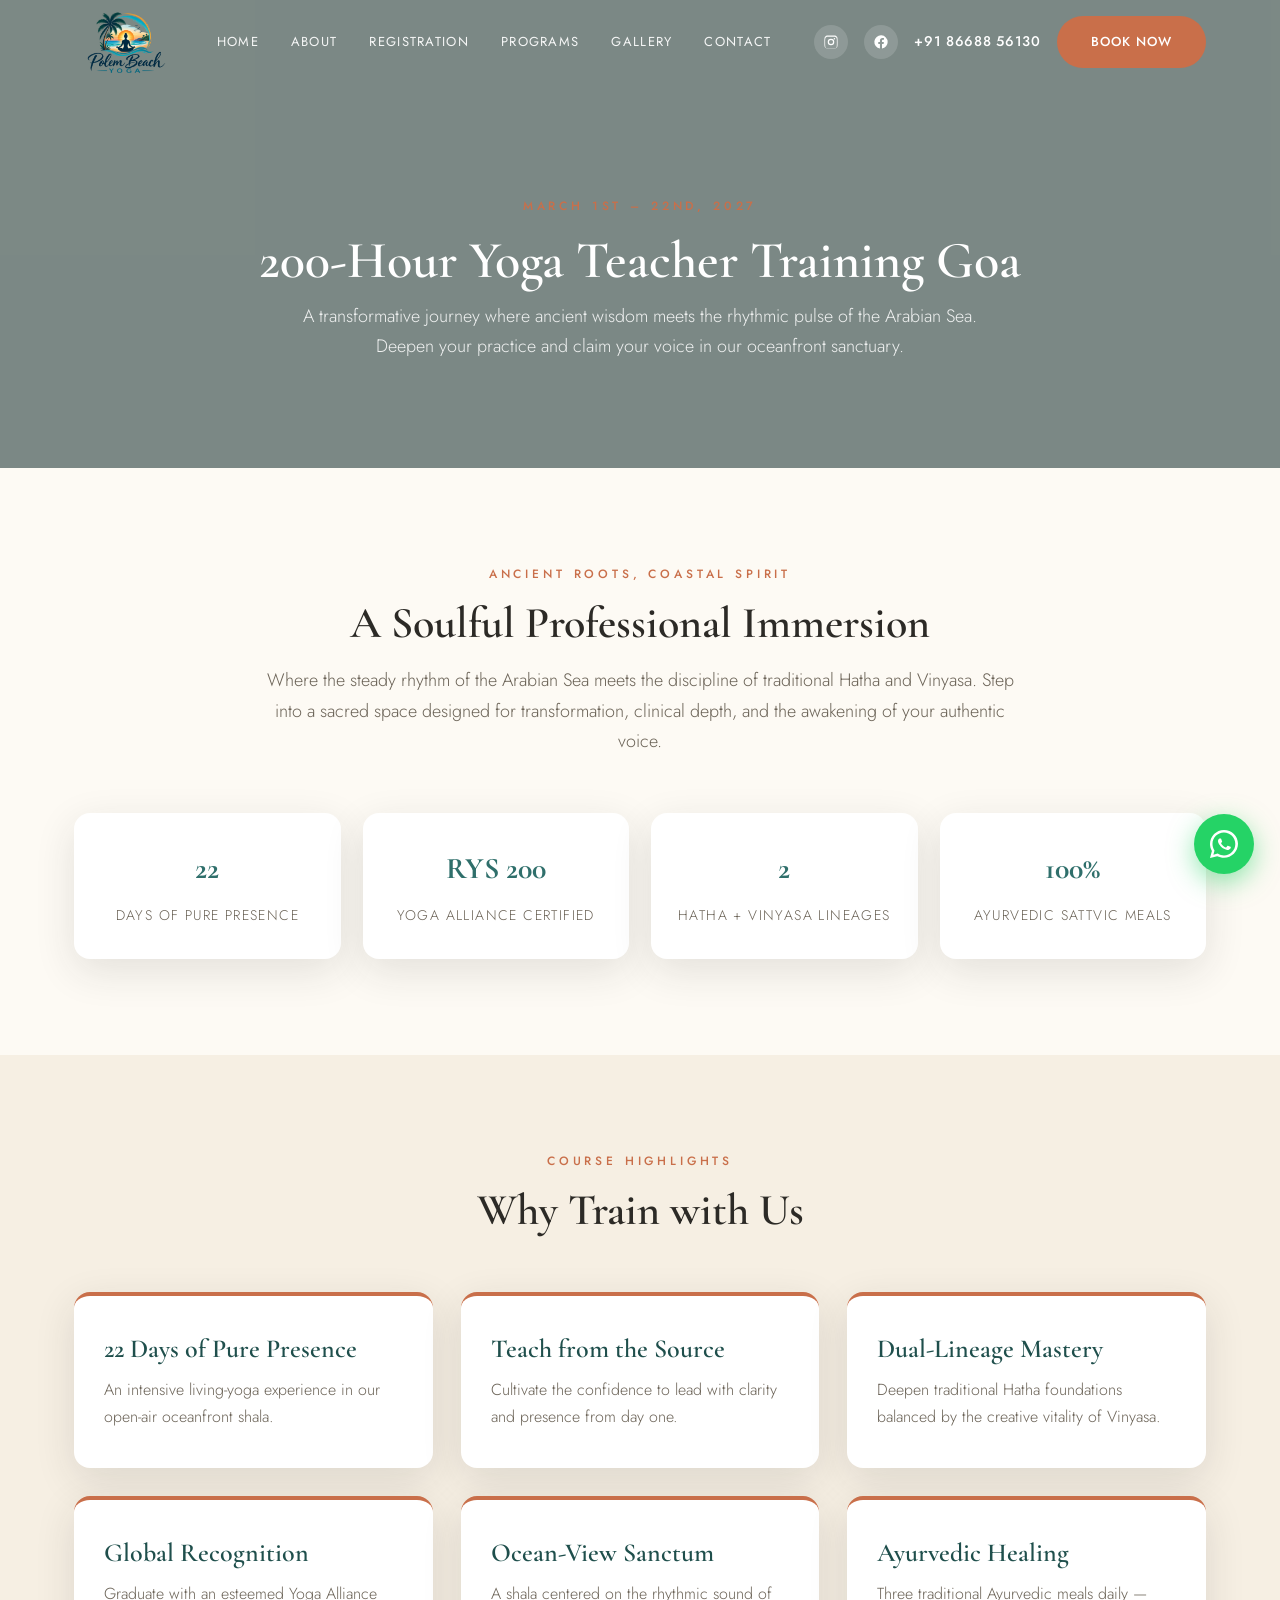
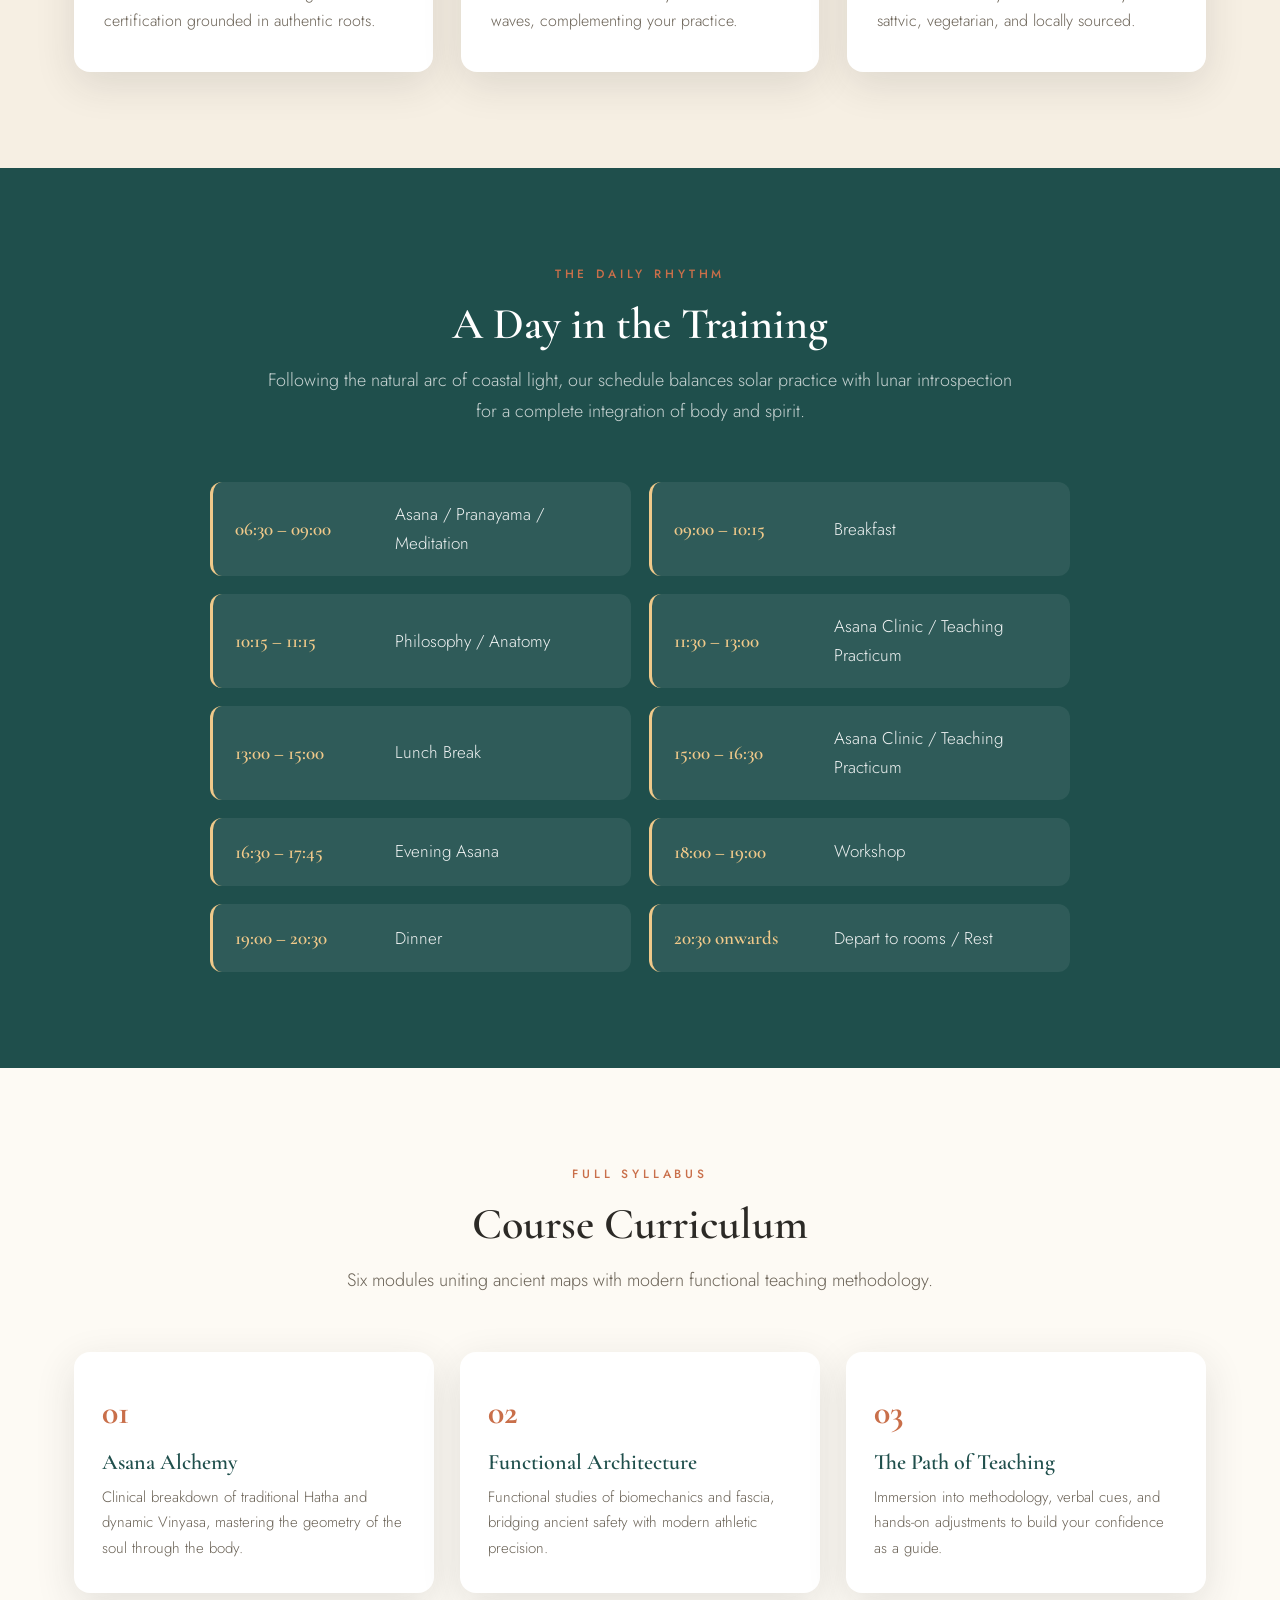
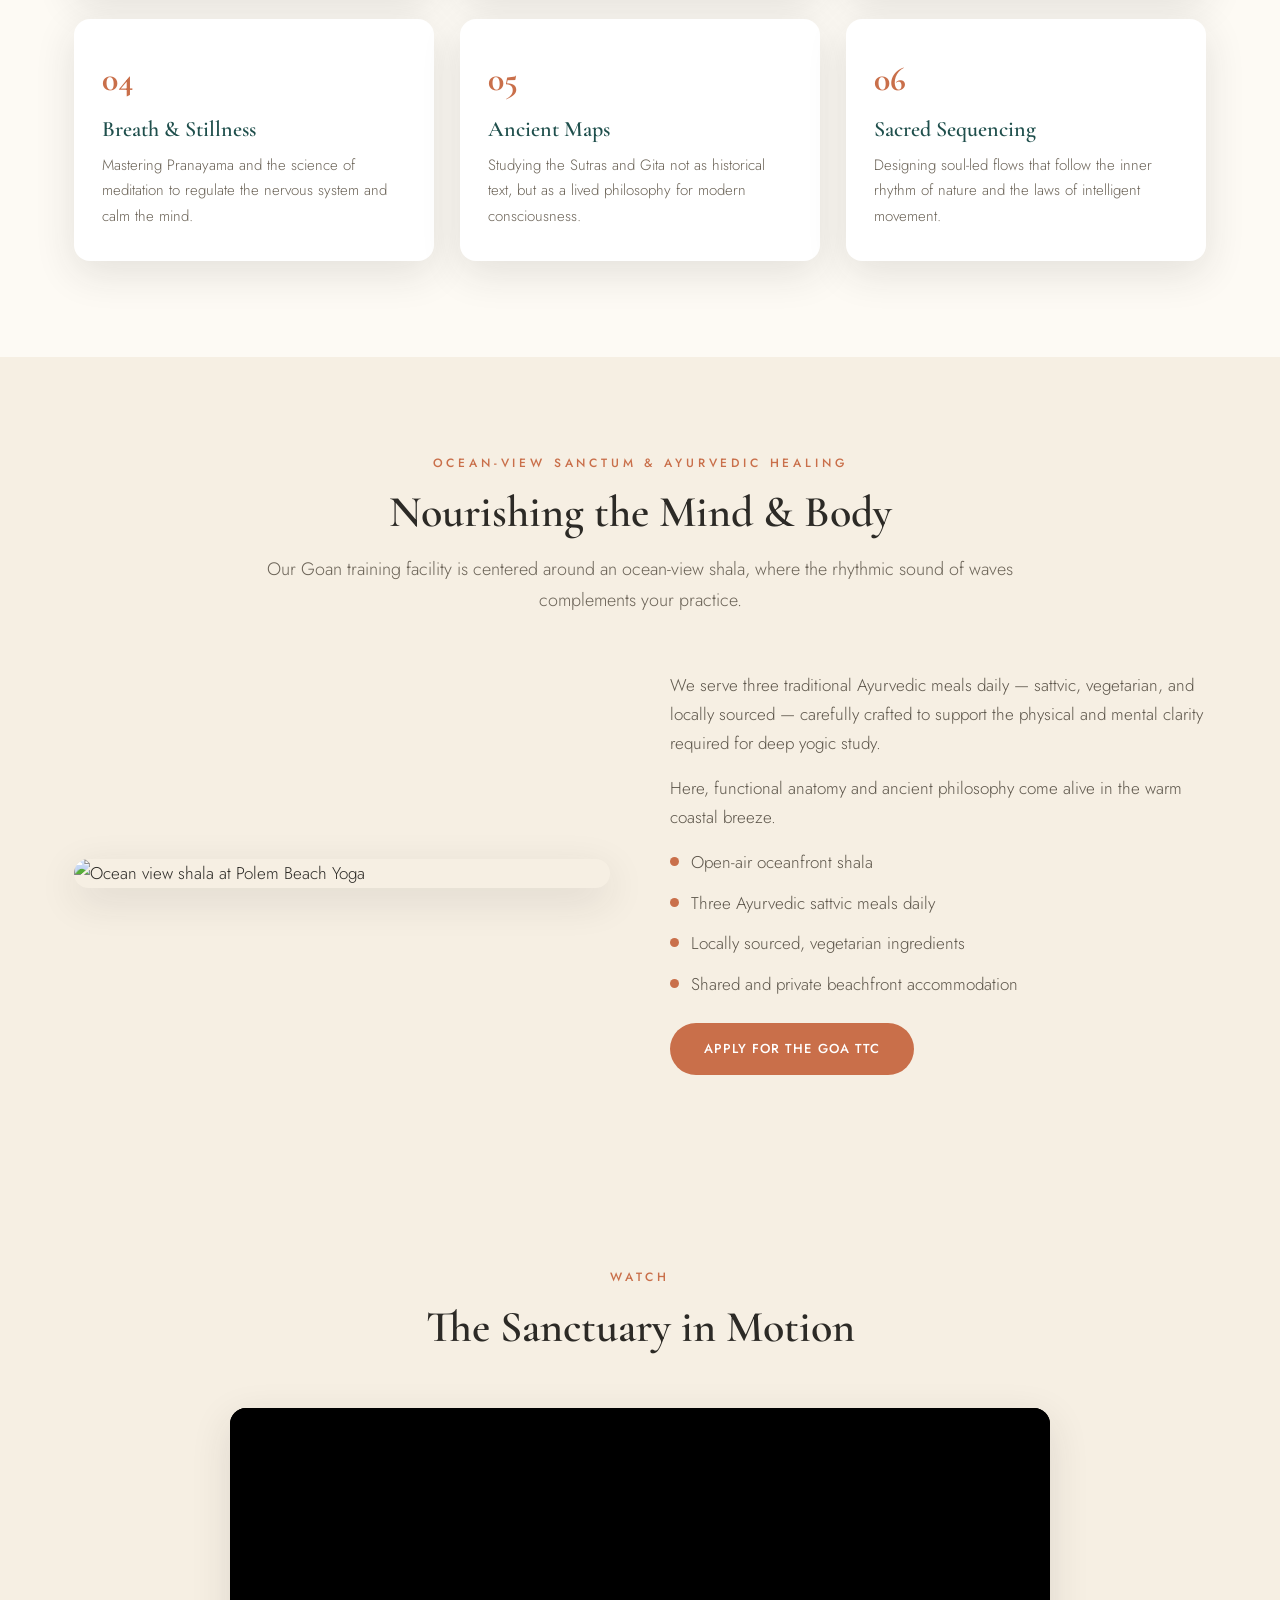
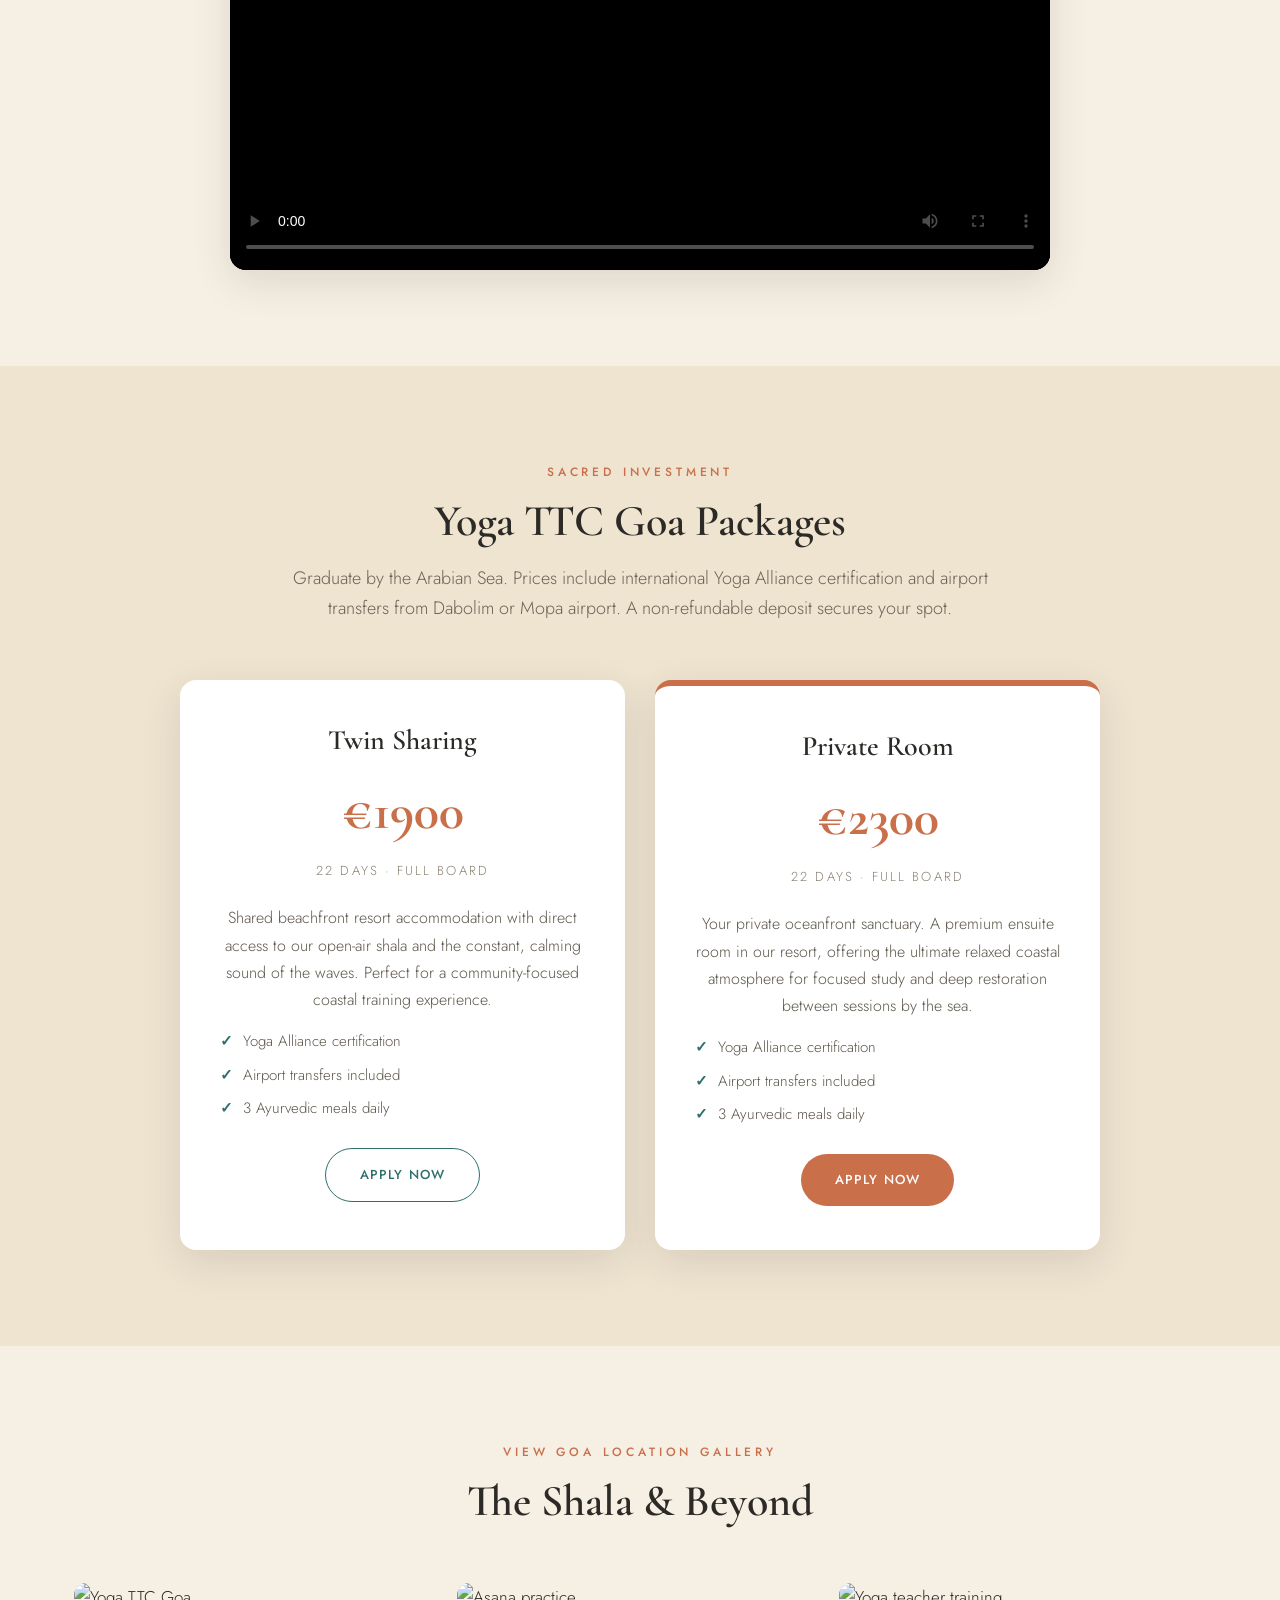
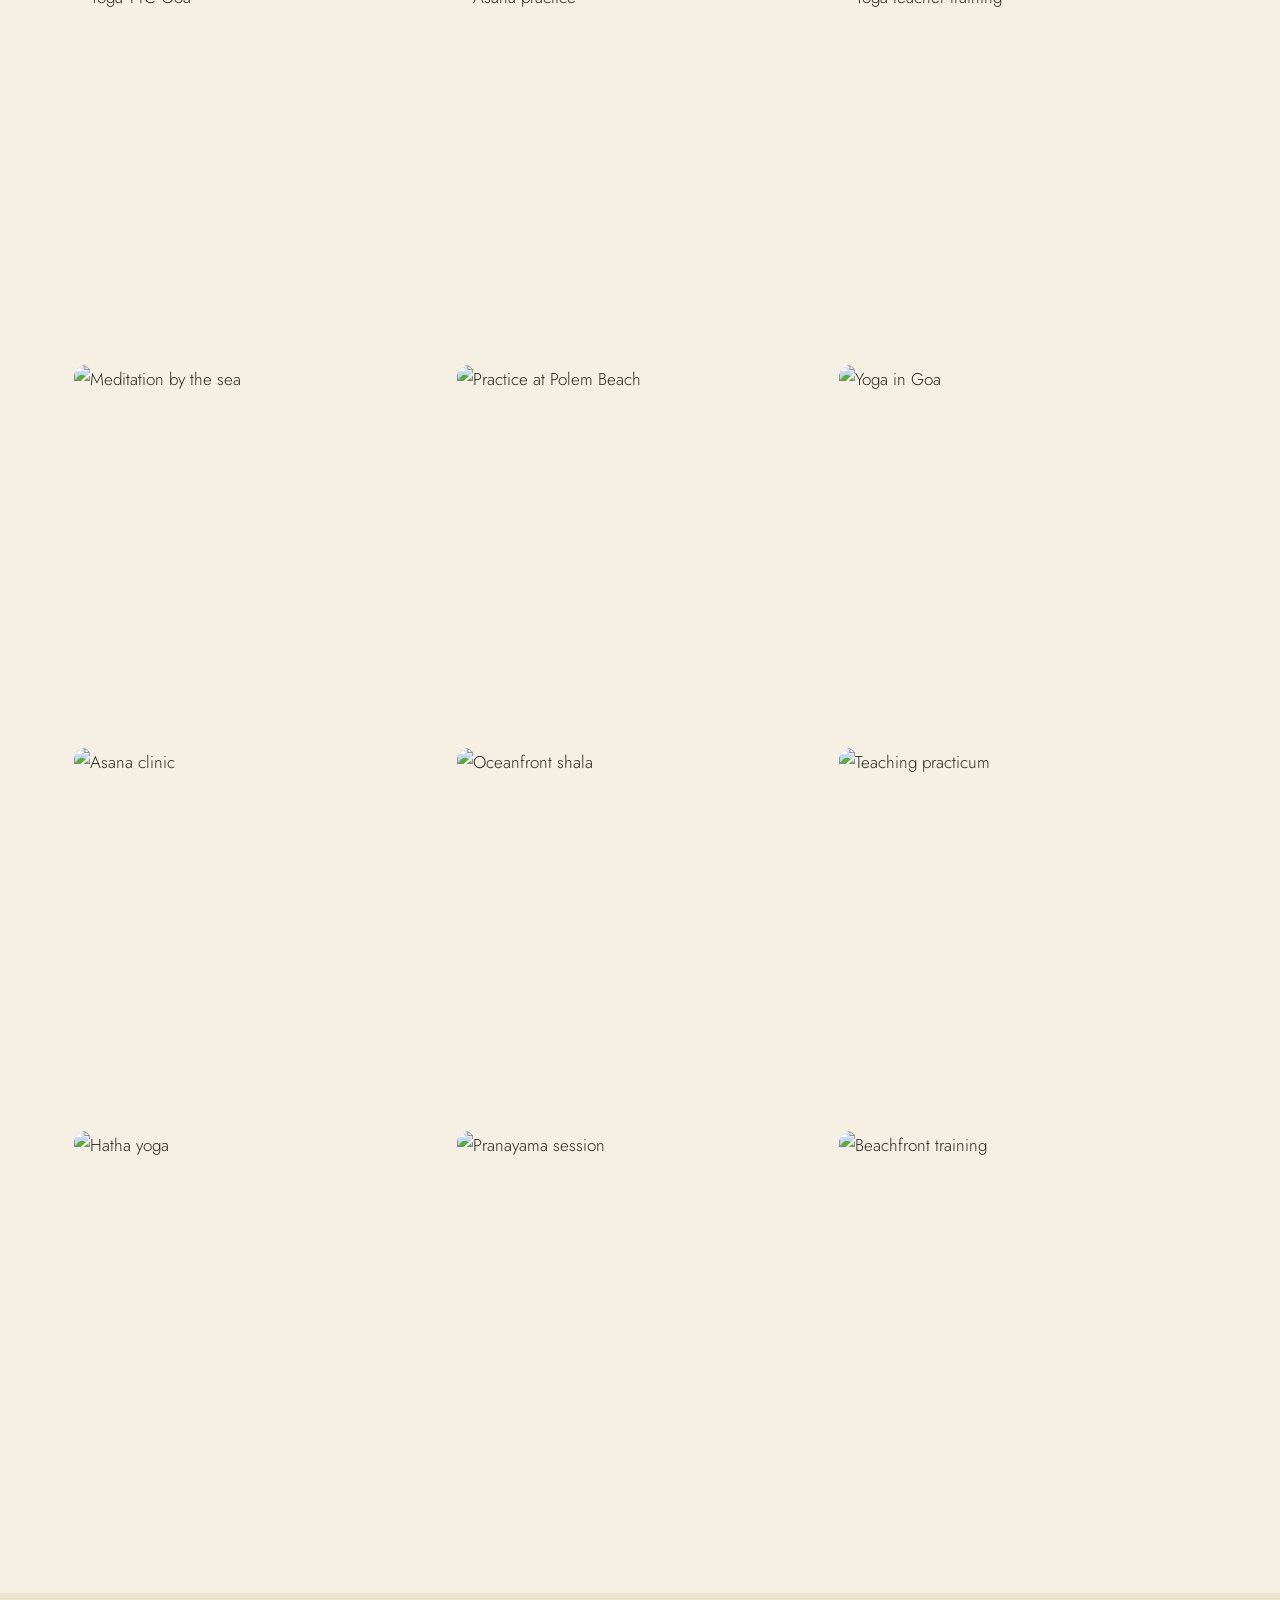
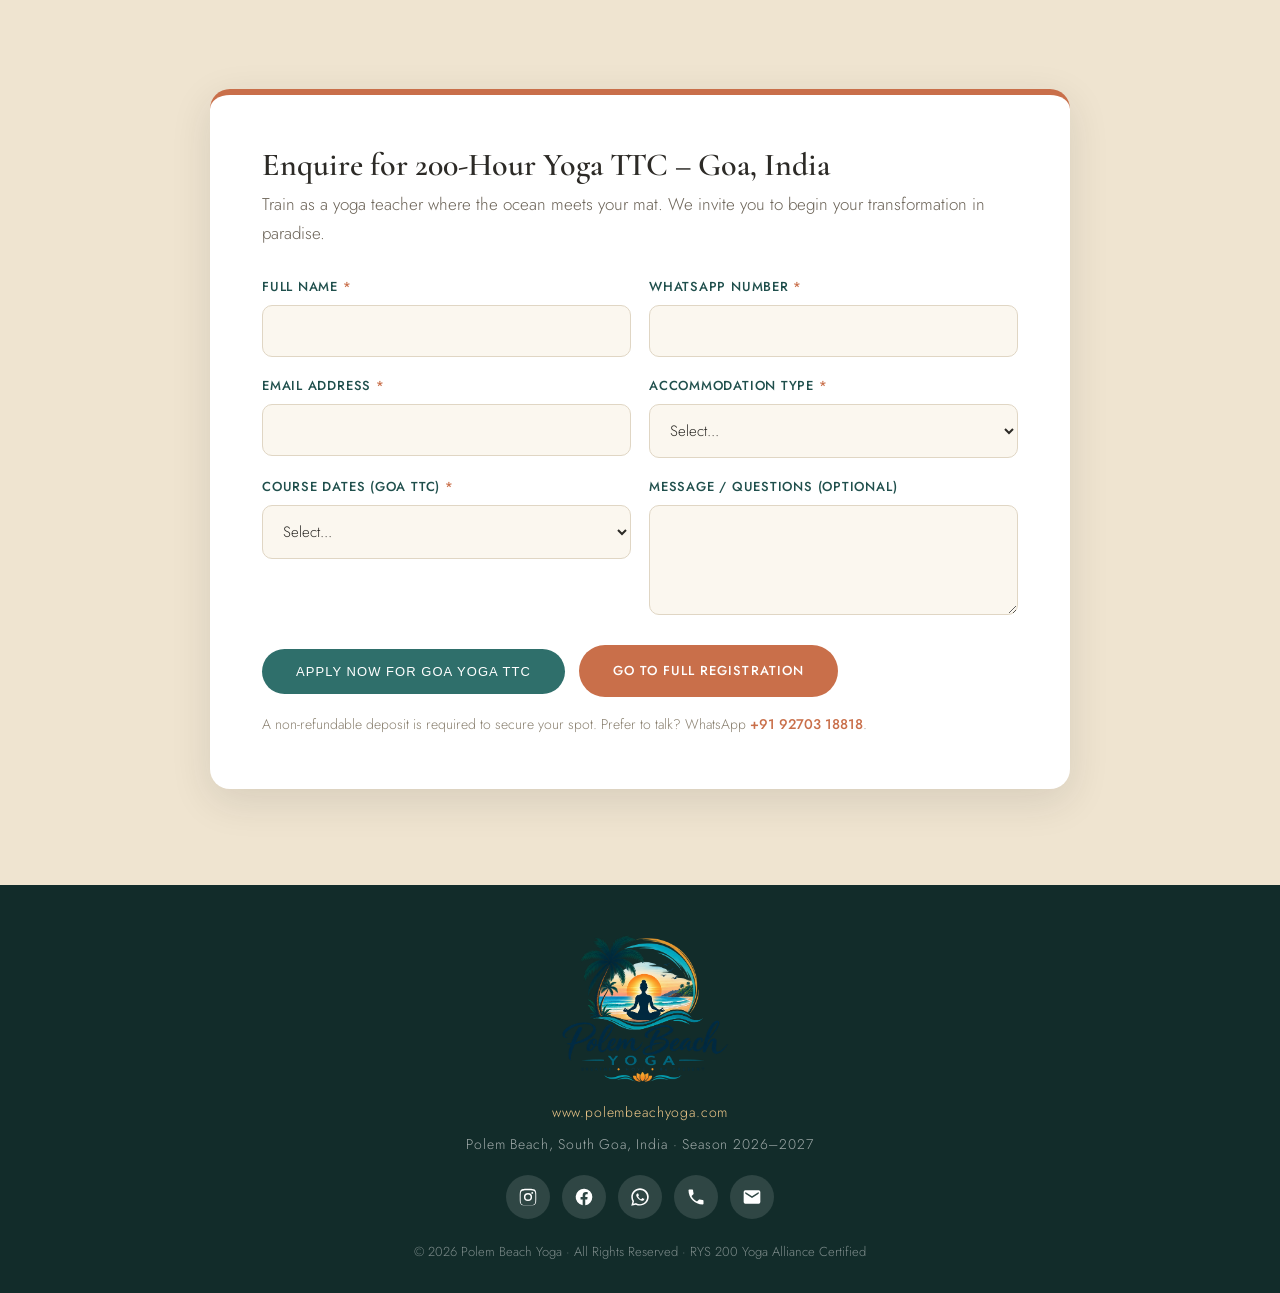
==== 200hr-yoga-ttc.html @ 5f31de49 "Update yoga website" ====
<!DOCTYPE html>

<html lang="en">
<head>
<meta charset="utf-8"/>
<meta content="width=device-width, initial-scale=1.0" name="viewport"/>
<title>200 HRS YOGA TTC Goa | Polem Beach Yoga</title>
<meta content="200-Hour Yoga Teacher Training in Goa, March 1st–22nd 2027. Yoga Alliance certified, oceanfront shala, Ayurvedic meals. Hatha and Vinyasa dual-lineage mastery." name="description"/>
<meta content="200 HRS YOGA TTC Goa | Polem Beach Yoga" property="og:title"/>
<meta content="200-Hour Yoga Teacher Training in Goa — March 1st–22nd, 2027. Yoga Alliance certified, oceanfront shala, Ayurvedic meals." property="og:description"/>
<meta content="website" property="og:type"/>
<meta content="https://www.polembeachyoga.com/200hr-yoga-ttc.html" property="og:url"/>
<meta content="https://static.wixstatic.com/media/dc56da_cd88acb128e6461a8ac1d78fc8e97cb5f000.jpg" property="og:image"/>
<meta content="Polem Beach Yoga" property="og:site_name"/>
<meta content="summary_large_image" name="twitter:card"/>
<link href="https://www.polembeachyoga.com/200hr-yoga-ttc.html" rel="canonical"/>
<meta content="index, follow" name="robots"/>
<meta content="#2f6f6b" name="theme-color"/>
<link href="images/favicon-32.png" rel="icon" sizes="32x32" type="image/png"/>
<link href="images/favicon-16.png" rel="icon" sizes="16x16" type="image/png"/>
<link href="images/favicon-180.png" rel="apple-touch-icon" sizes="180x180"/>
<link href="https://fonts.googleapis.com" rel="preconnect"/>
<link crossorigin="" href="https://fonts.gstatic.com" rel="preconnect"/>
<link href="https://fonts.googleapis.com/css2?family=Cormorant+Garamond:wght@400;500;600;700&amp;family=Jost:wght@300;400;500;600&amp;display=swap" rel="stylesheet"/>
<link href="css/style.css" rel="stylesheet"/>
<script type="application/ld+json">
{
  "@context": "https://schema.org",
  "@type": "Course",
  "@id": "https://www.polembeachyoga.com/200hr-yoga-ttc.html",
  "url": "https://www.polembeachyoga.com/200hr-yoga-ttc.html",
  "name": "200-Hour Yoga Teacher Training Goa",
  "description": "200-Hour Yoga Teacher Training in Goa, March 1st–22nd 2027. Yoga Alliance certified, oceanfront shala, Ayurvedic meals. Hatha and Vinyasa dual-lineage mastery.",
  "provider": {
    "@type": "Organization",
    "name": "Polem Beach Yoga",
    "url": "https://www.polembeachyoga.com/"
  },
  "hasCourseInstance": {
    "@type": "CourseInstance",
    "name": "March 1st – 22nd, 2027",
    "startDate": "2027-03-01",
    "endDate": "2027-03-22",
    "location": {
      "@type": "Place",
      "name": "Polem Beach",
      "address": {
        "@type": "PostalAddress",
        "addressLocality": "South Goa",
        "addressCountry": "IN"
      }
    }
  },
  "offers": [
    {
      "@type": "Offer",
      "name": "Twin Sharing",
      "price": "1900",
      "priceCurrency": "EUR"
    },
    {
      "@type": "Offer",
      "name": "Private Room",
      "price": "2300",
      "priceCurrency": "EUR"
    }
  ]
}
</script>
</head>
<body>
<header id="header">
<div class="container nav">
<a class="logo" href="index.html"><img alt="Polem Beach Yoga" src="images/logo-header.png"/></a>
<ul class="nav-links" id="navLinks">
<li><a href="index.html">Home</a></li>
<li><a href="about.html">About</a></li>
<li><a href="registration.html">Registration</a></li>
<li class="has-dropdown">
<a href="javascript:void(0)">Programs</a>
<div class="dropdown-menu">
<a href="goa-yoga-retreat.html">GOA YOGA RETREAT</a>
<a href="200hr-yoga-ttc.html">200 HRS YOGA TTC Goa</a>
<a href="host-your-own-retreat.html">HOST YOUR OWN RETREAT</a>
</div>
</li>
<li><a href="gallery.html">Gallery</a></li>
<li><a href="contact.html">Contact</a></li>
</ul>
<div class="nav-cta">
<a aria-label="Instagram" class="nav-social" href="https://www.instagram.com/polembeachyoga" rel="noopener" target="_blank" title="Instagram"><svg height="16" viewbox="0 0 24 24" width="16"><path d="M12 2.2c3.2 0 3.6 0 4.9.1 1.2.1 1.8.2 2.2.4.6.2 1 .5 1.4.9.4.4.7.9.9 1.4.2.4.4 1 .4 2.2.1 1.3.1 1.7.1 4.9s0 3.6-.1 4.9c-.1 1.2-.2 1.8-.4 2.2-.2.6-.5 1-.9 1.4-.4.4-.9.7-1.4.9-.4.2-1 .4-2.2.4-1.3.1-1.7.1-4.9.1s-3.6 0-4.9-.1c-1.2-.1-1.8-.2-2.2-.4-.6-.2-1-.5-1.4-.9-.4-.4-.7-.9-.9-1.4-.2-.4-.4-1-.4-2.2-.1-1.3-.1-1.7-.1-4.9s0-3.6.1-4.9c.1-1.2.2-1.8.4-2.2.2-.6.5-1 .9-1.4.4-.4.9-.7 1.4-.9.4-.2 1-.4 2.2-.4 1.3-.1 1.7-.1 4.9-.1zm0 1.8c-3.1 0-3.5 0-4.8.1-1.1.1-1.5.2-1.8.3-.5.2-.8.4-1.1.7-.3.3-.5.6-.7 1.1-.1.3-.3.7-.3 1.8-.1 1.3-.1 1.7-.1 4.8s0 3.5.1 4.8c.1 1.1.2 1.5.3 1.8.2.5.4.8.7 1.1.3.3.6.5 1.1.7.3.1.7.3 1.8.3 1.3.1 1.7.1 4.8.1s3.5 0 4.8-.1c1.1-.1 1.5-.2 1.8-.3.5-.2.8-.4 1.1-.7.3-.3.5-.6.7-1.1.1-.3.3-.7.3-1.8.1-1.3.1-1.7.1-4.8s0-3.5-.1-4.8c-.1-1.1-.2-1.5-.3-1.8-.2-.5-.4-.8-.7-1.1-.3-.3-.6-.5-1.1-.7-.3-.1-.7-.3-1.8-.3-1.3-.1-1.7-.1-4.8-.1zm0 3.1a4.9 4.9 0 110 9.8 4.9 4.9 0 010-9.8zm0 1.8a3.1 3.1 0 100 6.2 3.1 3.1 0 000-6.2zm5.1-3a1.1 1.1 0 110 2.3 1.1 1.1 0 010-2.3z"></path></svg></a>
<a aria-label="Facebook" class="nav-social" href="https://www.facebook.com/polembeachyoga" rel="noopener" target="_blank" title="Facebook"><svg height="16" viewbox="0 0 24 24" width="16"><path d="M22 12a10 10 0 10-11.6 9.9v-7H7.9V12h2.5V9.8c0-2.5 1.5-3.9 3.8-3.9 1.1 0 2.2.2 2.2.2v2.5h-1.3c-1.2 0-1.6.8-1.6 1.6V12h2.8l-.4 2.9h-2.4v7A10 10 0 0022 12z"></path></svg></a>
<a class="nav-phone" href="tel:+918668856130">+91 86688 56130</a>
<a class="btn btn-coral" href="contact.html">Book Now</a>
<button aria-label="Menu" class="hamburger" id="hamburger"><span></span><span></span><span></span></button>
</div>
</div>
</header>
<section class="page-hero" style="background-image:url('https://static.wixstatic.com/media/dc56da_cd88acb128e6461a8ac1d78fc8e97cb5f000.jpg')">
<div class="ph-inner">
<div class="eyebrow">MARCH 1st – 22nd, 2027</div>
<h1>200-Hour Yoga Teacher Training Goa</h1>
<p>A transformative journey where ancient wisdom meets the rhythmic pulse of the Arabian Sea. Deepen your practice and claim your voice in our oceanfront sanctuary.</p>
</div>
</section>
<section class="section">
<div class="container">
<div class="section-head">
<div class="eyebrow">Ancient Roots, Coastal Spirit</div>
<h2>A Soulful Professional Immersion</h2>
<p>Where the steady rhythm of the Arabian Sea meets the discipline of traditional Hatha and Vinyasa. Step into a sacred space designed for transformation, clinical depth, and the awakening of your authentic voice.</p>
</div>
<div class="hl-grid">
<div class="hl"><strong>22</strong><span>Days of Pure Presence</span></div>
<div class="hl"><strong>RYS 200</strong><span>Yoga Alliance Certified</span></div>
<div class="hl"><strong>2</strong><span>Hatha + Vinyasa Lineages</span></div>
<div class="hl"><strong>100%</strong><span>Ayurvedic Sattvic Meals</span></div>
</div>
</div>
</section>
<section class="section" style="background:var(--sand)">
<div class="container">
<div class="section-head">
<div class="eyebrow">Course Highlights</div>
<h2>Why Train with Us</h2>
</div>
<div class="pillars-grid">
<div class="pillar"><h3>22 Days of Pure Presence</h3><p>An intensive living-yoga experience in our open-air oceanfront shala.</p></div>
<div class="pillar"><h3>Teach from the Source</h3><p>Cultivate the confidence to lead with clarity and presence from day one.</p></div>
<div class="pillar"><h3>Dual-Lineage Mastery</h3><p>Deepen traditional Hatha foundations balanced by the creative vitality of Vinyasa.</p></div>
<div class="pillar"><h3>Global Recognition</h3><p>Graduate with an esteemed Yoga Alliance certification grounded in authentic roots.</p></div>
<div class="pillar"><h3>Ocean-View Sanctum</h3><p>A shala centered on the rhythmic sound of waves, complementing your practice.</p></div>
<div class="pillar"><h3>Ayurvedic Healing</h3><p>Three traditional Ayurvedic meals daily — sattvic, vegetarian, and locally sourced.</p></div>
</div>
</div>
</section>
<section class="schedule section">
<div class="container">
<div class="section-head">
<div class="eyebrow">The Daily Rhythm</div>
<h2>A Day in the Training</h2>
<p>Following the natural arc of coastal light, our schedule balances solar practice with lunar introspection for a complete integration of body and spirit.</p>
</div>
<div class="sched-grid">
<div class="sched-item"><span class="time">06:30 – 09:00</span><span class="act">Asana / Pranayama / Meditation</span></div>
<div class="sched-item"><span class="time">09:00 – 10:15</span><span class="act">Breakfast</span></div>
<div class="sched-item"><span class="time">10:15 – 11:15</span><span class="act">Philosophy / Anatomy</span></div>
<div class="sched-item"><span class="time">11:30 – 13:00</span><span class="act">Asana Clinic / Teaching Practicum</span></div>
<div class="sched-item"><span class="time">13:00 – 15:00</span><span class="act">Lunch Break</span></div>
<div class="sched-item"><span class="time">15:00 – 16:30</span><span class="act">Asana Clinic / Teaching Practicum</span></div>
<div class="sched-item"><span class="time">16:30 – 17:45</span><span class="act">Evening Asana</span></div>
<div class="sched-item"><span class="time">18:00 – 19:00</span><span class="act">Workshop</span></div>
<div class="sched-item"><span class="time">19:00 – 20:30</span><span class="act">Dinner</span></div>
<div class="sched-item"><span class="time">20:30 onwards</span><span class="act">Depart to rooms / Rest</span></div>
</div>
</div>
</section>
<section class="curriculum section">
<div class="container">
<div class="section-head">
<div class="eyebrow">Full Syllabus</div>
<h2>Course Curriculum</h2>
<p>Six modules uniting ancient maps with modern functional teaching methodology.</p>
</div>
<div class="curr-grid">
<div class="curr"><span class="num">01</span><h4>Asana Alchemy</h4><p>Clinical breakdown of traditional Hatha and dynamic Vinyasa, mastering the geometry of the soul through the body.</p></div>
<div class="curr"><span class="num">02</span><h4>Functional Architecture</h4><p>Functional studies of biomechanics and fascia, bridging ancient safety with modern athletic precision.</p></div>
<div class="curr"><span class="num">03</span><h4>The Path of Teaching</h4><p>Immersion into methodology, verbal cues, and hands-on adjustments to build your confidence as a guide.</p></div>
<div class="curr"><span class="num">04</span><h4>Breath &amp; Stillness</h4><p>Mastering Pranayama and the science of meditation to regulate the nervous system and calm the mind.</p></div>
<div class="curr"><span class="num">05</span><h4>Ancient Maps</h4><p>Studying the Sutras and Gita not as historical text, but as a lived philosophy for modern consciousness.</p></div>
<div class="curr"><span class="num">06</span><h4>Sacred Sequencing</h4><p>Designing soul-led flows that follow the inner rhythm of nature and the laws of intelligent movement.</p></div>
</div>
</div>
</section>
<section class="section" style="background:var(--sand)">
<div class="container">
<div class="section-head">
<div class="eyebrow">Ocean-View Sanctum &amp; Ayurvedic Healing</div>
<h2>Nourishing the Mind &amp; Body</h2>
<p>Our Goan training facility is centered around an ocean-view shala, where the rhythmic sound of waves complements your practice.</p>
</div>
<div class="split">
<div class="split-media">
<img alt="Ocean view shala at Polem Beach Yoga" src="https://static.wixstatic.com/media/dc56da_8f12b6276035414e86a13f2fbb5146d3~mv2.jpg"/>
</div>
<div class="split-copy">
<p>We serve three traditional Ayurvedic meals daily — sattvic, vegetarian, and locally sourced — carefully crafted to support the physical and mental clarity required for deep yogic study.</p>
<p>Here, functional anatomy and ancient philosophy come alive in the warm coastal breeze.</p>
<ul>
<li>Open-air oceanfront shala</li>
<li>Three Ayurvedic sattvic meals daily</li>
<li>Locally sourced, vegetarian ingredients</li>
<li>Shared and private beachfront accommodation</li>
</ul>
<div style="margin-top:24px"><a class="btn btn-coral" href="#apply">Apply for the Goa TTC</a></div>
</div>
</div>
</div>
</section>
<section class="videos section">
<div class="container">
<div class="section-head">
<div class="eyebrow">Watch</div>
<h2>The Sanctuary in Motion</h2>
</div>
<div style="max-width:820px;margin:0 auto">
<div class="vid">
<video controls="" poster="https://static.wixstatic.com/media/dc56da_cd88acb128e6461a8ac1d78fc8e97cb5f000.jpg" preload="metadata">
<source src="https://video.wixstatic.com/video/dc56da_cd88acb128e6461a8ac1d78fc8e97cb5/720p/mp4/file.mp4" type="video/mp4"/>
</video>
</div>
</div>
</div>
</section>
<section class="packages section">
<div class="container">
<div class="section-head">
<div class="eyebrow">Sacred Investment</div>
<h2>Yoga TTC Goa Packages</h2>
<p>Graduate by the Arabian Sea. Prices include international Yoga Alliance certification and airport transfers from Dabolim or Mopa airport. A non-refundable deposit secures your spot.</p>
</div>
<div class="pack-grid">
<div class="pack">
<h3>Twin Sharing</h3>
<div class="price">€1900</div>
<div class="per">22 days · full board</div>
<p>Shared beachfront resort accommodation with direct access to our open-air shala and the constant, calming sound of the waves. Perfect for a community-focused coastal training experience.</p>
<ul>
<li>Yoga Alliance certification</li>
<li>Airport transfers included</li>
<li>3 Ayurvedic meals daily</li>
</ul>
<a class="btn btn-outline" href="#apply" style="color:var(--teal);border-color:var(--teal)">Apply Now</a>
</div>
<div class="pack featured">
<h3>Private Room</h3>
<div class="price">€2300</div>
<div class="per">22 days · full board</div>
<p>Your private oceanfront sanctuary. A premium ensuite room in our resort, offering the ultimate relaxed coastal atmosphere for focused study and deep restoration between sessions by the sea.</p>
<ul>
<li>Yoga Alliance certification</li>
<li>Airport transfers included</li>
<li>3 Ayurvedic meals daily</li>
</ul>
<a class="btn btn-coral" href="#apply">Apply Now</a>
</div>
</div>
</div>
</section>
<section class="gallery section" style="background:var(--sand)">
<div class="container">
<div class="section-head">
<div class="eyebrow">View Goa Location Gallery</div>
<h2>The Shala &amp; Beyond</h2>
</div>
<div class="gal-grid" id="ttcGrid" style="grid-template-columns:repeat(3,1fr)">
<div class="gal-item"><img alt="Yoga TTC Goa" data-full="https://static.wixstatic.com/media/dc56da_05215430873b487c8991314c9b112622~mv2.jpg" src="https://static.wixstatic.com/media/dc56da_05215430873b487c8991314c9b112622~mv2.jpg"/></div>
<div class="gal-item"><img alt="Asana practice" data-full="https://static.wixstatic.com/media/dc56da_0565cf863fcf468c83a445d8ce761f27~mv2.jpg" src="https://static.wixstatic.com/media/dc56da_0565cf863fcf468c83a445d8ce761f27~mv2.jpg"/></div>
<div class="gal-item"><img alt="Yoga teacher training" data-full="https://static.wixstatic.com/media/dc56da_16d382a47840446897e5dc9040bc9f1f~mv2.jpg" src="https://static.wixstatic.com/media/dc56da_16d382a47840446897e5dc9040bc9f1f~mv2.jpg"/></div>
<div class="gal-item"><img alt="Meditation by the sea" data-full="https://static.wixstatic.com/media/dc56da_170727daa3cb4e05925a95baba193e73~mv2.jpg" src="https://static.wixstatic.com/media/dc56da_170727daa3cb4e05925a95baba193e73~mv2.jpg"/></div>
<div class="gal-item"><img alt="Practice at Polem Beach" data-full="https://static.wixstatic.com/media/dc56da_3d39e10dca93476ba8f85ced9f83b6cd~mv2.jpg" src="https://static.wixstatic.com/media/dc56da_3d39e10dca93476ba8f85ced9f83b6cd~mv2.jpg"/></div>
<div class="gal-item"><img alt="Yoga in Goa" data-full="https://static.wixstatic.com/media/dc56da_478aaff34a0445f48a4b6a2199d3a6cb~mv2.jpg" src="https://static.wixstatic.com/media/dc56da_478aaff34a0445f48a4b6a2199d3a6cb~mv2.jpg"/></div>
<div class="gal-item"><img alt="Asana clinic" data-full="https://static.wixstatic.com/media/dc56da_5e533dacf4d1479782aec19b015442f4~mv2.jpg" src="https://static.wixstatic.com/media/dc56da_5e533dacf4d1479782aec19b015442f4~mv2.jpg"/></div>
<div class="gal-item"><img alt="Oceanfront shala" data-full="https://static.wixstatic.com/media/dc56da_6809c2e66545420382bc8a8662af01e2~mv2.jpg" src="https://static.wixstatic.com/media/dc56da_6809c2e66545420382bc8a8662af01e2~mv2.jpg"/></div>
<div class="gal-item"><img alt="Teaching practicum" data-full="https://static.wixstatic.com/media/dc56da_7b039def6a424dcda1a6a268be36825c~mv2.jpg" src="https://static.wixstatic.com/media/dc56da_7b039def6a424dcda1a6a268be36825c~mv2.jpg"/></div>
<div class="gal-item"><img alt="Hatha yoga" data-full="https://static.wixstatic.com/media/dc56da_7ff4d94413b346b8b80ae788a8d0ea64~mv2.jpg" src="https://static.wixstatic.com/media/dc56da_7ff4d94413b346b8b80ae788a8d0ea64~mv2.jpg"/></div>
<div class="gal-item"><img alt="Pranayama session" data-full="https://static.wixstatic.com/media/dc56da_b688877ee09947e3859765c7c00163e8~mv2.jpg" src="https://static.wixstatic.com/media/dc56da_b688877ee09947e3859765c7c00163e8~mv2.jpg"/></div>
<div class="gal-item"><img alt="Beachfront training" data-full="https://static.wixstatic.com/media/dc56da_f672da0166d04215b4f2bc991b6e93d7~mv2.jpg" src="https://static.wixstatic.com/media/dc56da_f672da0166d04215b4f2bc991b6e93d7~mv2.jpg"/></div>
</div>
</div>
</section>
<section class="section" id="apply" style="background:var(--sand2)">
<div class="container">
<div class="form-wrap reveal">
<h3>Enquire for 200-Hour Yoga TTC – Goa, India</h3>
<p class="form-sub">Train as a yoga teacher where the ocean meets your mat. We invite you to begin your transformation in paradise.</p>
<form action="https://formsubmit.co/info@polembeachyoga.com" id="ttcForm" method="POST">
<input name="_subject" type="hidden" value="200-Hour YTT Enquiry - Polem Beach Yoga"/>
<input name="_captcha" type="hidden" value="false"/>
<div class="form-grid">
<div class="form-field"><label>Full Name <span class="req">*</span></label><input name="name" required="" type="text"/></div>
<div class="form-field"><label>WhatsApp Number <span class="req">*</span></label><input name="whatsapp" required="" type="tel"/></div>
<div class="form-field"><label>Email Address <span class="req">*</span></label><input name="email" required="" type="email"/></div>
<div class="form-field"><label>Accommodation Type <span class="req">*</span></label>
<select name="accommodation" required="">
<option value="">Select...</option>
<option>Twin Sharing (€1900)</option>
<option>Private Room (€2300)</option>
</select>
</div>
<div class="form-field"><label>Course Dates (Goa TTC) <span class="req">*</span></label>
<select name="course_dates" required="">
<option value="">Select...</option>
<option>March 1st – 22nd, 2027</option>
<option>Flexible / Next intake</option>
</select>
</div>
<div class="form-field"><label>Message / Questions (Optional)</label><textarea name="message"></textarea></div>
</div>
<div class="form-actions">
<button class="btn btn-teal" type="submit">Apply Now for Goa Yoga TTC</button>
<a class="btn btn-coral" href="registration.html">Go to Full Registration</a>
</div>
<p class="form-note">A non-refundable deposit is required to secure your spot. Prefer to talk? WhatsApp <a href="https://wa.me/919270318818" rel="noopener" style="color:var(--coral);font-weight:500" target="_blank">+91 92703 18818</a>.</p>
</form>
</div>
</div>
</section>
<footer>
<a class="logo" href="index.html"><img alt="Polem Beach Yoga" src="images/logo.png"/></a>
<div class="f-line"><a href="https://www.polembeachyoga.com" rel="noopener" target="_blank">www.polembeachyoga.com</a></div>
<div class="f-line">Polem Beach, South Goa, India · Season 2026–2027</div>
<div class="socials" style="display:flex;flex-wrap:wrap;justify-content:center;align-items:center;gap:12px;">
<a aria-label="Instagram" href="https://www.instagram.com/polembeachyoga" rel="noopener" style="display:inline-flex;align-items:center;justify-content:center;width:44px;height:44px;min-width:44px;flex-shrink:0;border-radius:50%;background:rgba(255,255,255,.12);" target="_blank" title="Instagram"><svg height="20" style="width:20px;height:20px;display:block;fill:#fff;flex-shrink:0;" viewbox="0 0 24 24" width="20"><path d="M12 2.2c3.2 0 3.6 0 4.9.1 1.2.1 1.8.2 2.2.4.6.2 1 .5 1.4.9.4.4.7.9.9 1.4.2.4.4 1 .4 2.2.1 1.3.1 1.7.1 4.9s0 3.6-.1 4.9c-.1 1.2-.2 1.8-.4 2.2-.2.6-.5 1-.9 1.4-.4.4-.9.7-1.4.9-.4.2-1 .4-2.2.4-1.3.1-1.7.1-4.9.1s-3.6 0-4.9-.1c-1.2-.1-1.8-.2-2.2-.4-.6-.2-1-.5-1.4-.9-.4-.4-.7-.9-.9-1.4-.2-.4-.4-1-.4-2.2-.1-1.3-.1-1.7-.1-4.9s0-3.6.1-4.9c.1-1.2.2-1.8.4-2.2.2-.6.5-1 .9-1.4.4-.4.9-.7 1.4-.9.4-.2 1-.4 2.2-.4 1.3-.1 1.7-.1 4.9-.1zm0 1.8c-3.1 0-3.5 0-4.8.1-1.1.1-1.5.2-1.8.3-.5.2-.8.4-1.1.7-.3.3-.5.6-.7 1.1-.1.3-.3.7-.3 1.8-.1 1.3-.1 1.7-.1 4.8s0 3.5.1 4.8c.1 1.1.2 1.5.3 1.8.2.5.4.8.7 1.1.3.3.6.5 1.1.7.3.1.7.3 1.8.3 1.3.1 1.7.1 4.8.1s3.5 0 4.8-.1c1.1-.1 1.5-.2 1.8-.3.5-.2.8-.4 1.1-.7.3-.3.5-.6.7-1.1.1-.3.3-.7.3-1.8.1-1.3.1-1.7.1-4.8s0-3.5-.1-4.8c-.1-1.1-.2-1.5-.3-1.8-.2-.5-.4-.8-.7-1.1-.3-.3-.6-.5-1.1-.7-.3-.1-.7-.3-1.8-.3-1.3-.1-1.7-.1-4.8-.1zm0 3.1a4.9 4.9 0 110 9.8 4.9 4.9 0 010-9.8zm0 1.8a3.1 3.1 0 100 6.2 3.1 3.1 0 000-6.2zm5.1-3a1.1 1.1 0 110 2.3 1.1 1.1 0 010-2.3z"></path></svg></a>
<a aria-label="Facebook" href="https://www.facebook.com/polembeachyoga" rel="noopener" style="display:inline-flex;align-items:center;justify-content:center;width:44px;height:44px;min-width:44px;flex-shrink:0;border-radius:50%;background:rgba(255,255,255,.12);" target="_blank" title="Facebook"><svg height="20" style="width:20px;height:20px;display:block;fill:#fff;flex-shrink:0;" viewbox="0 0 24 24" width="20"><path d="M22 12a10 10 0 10-11.6 9.9v-7H7.9V12h2.5V9.8c0-2.5 1.5-3.9 3.8-3.9 1.1 0 2.2.2 2.2.2v2.5h-1.3c-1.2 0-1.6.8-1.6 1.6V12h2.8l-.4 2.9h-2.4v7A10 10 0 0022 12z"></path></svg></a>
<a aria-label="WhatsApp" href="https://wa.me/919270318818" rel="noopener" style="display:inline-flex;align-items:center;justify-content:center;width:44px;height:44px;min-width:44px;flex-shrink:0;border-radius:50%;background:rgba(255,255,255,.12);" target="_blank" title="WhatsApp"><svg height="20" style="width:20px;height:20px;display:block;fill:#fff;flex-shrink:0;" viewbox="0 0 32 32" width="20"><path d="M16 2C8.3 2 2 8.3 2 16c0 2.5.7 4.9 1.9 7L2 30l7.2-1.8c2 .9 4.4 1.5 6.8 1.5 7.7 0 14-6.3 14-14S23.7 2 16 2zm0 25.4c-2.1 0-4.1-.6-5.9-1.6l-.4-.2-4.3 1.1 1.1-4.2-.3-.5c-1.1-1.8-1.7-3.9-1.7-6 0-6.3 5.1-11.4 11.4-11.4s11.4 5.1 11.4 11.4-5.1 11.4-11.3 11.4zm6.3-8.5c-.3-.2-2-1-2.3-1.1-.3-.1-.5-.2-.7.2-.2.3-.8 1.1-1 1.3-.2.2-.4.2-.7.1-.3-.2-1.4-.5-2.6-1.6-1-.9-1.6-1.9-1.8-2.3-.2-.3 0-.5.1-.7l.5-.6c.2-.2.2-.3.3-.5.1-.2 0-.4 0-.5-.1-.2-.7-1.7-.9-2.3-.2-.6-.5-.5-.7-.5h-.6c-.2 0-.5.1-.8.4-.3.3-1.1 1-1.1 2.5s1.1 2.9 1.3 3.1c.2.2 2.2 3.3 5.3 4.7 3.1 1.3 3.1.9 3.7.8.6-.1 2-.8 2.3-1.6.3-.8.3-1.4.2-1.5-.1-.1-.3-.2-.6-.3z"></path></svg></a>
<a aria-label="Phone" href="tel:+918668856130" style="display:inline-flex;align-items:center;justify-content:center;width:44px;height:44px;min-width:44px;flex-shrink:0;border-radius:50%;background:rgba(255,255,255,.12);" title="Phone"><svg height="20" style="width:20px;height:20px;display:block;fill:#fff;flex-shrink:0;" viewbox="0 0 24 24" width="20"><path d="M6.6 10.8c1.4 2.8 3.8 5.1 6.6 6.6l2.2-2.2c.3-.3.7-.4 1-.2 1.1.4 2.3.6 3.6.6.6 0 1 .4 1 1V20c0 .6-.4 1-1 1C10.6 21 3 13.4 3 4c0-.6.4-1 1-1h3.5c.6 0 1 .4 1 1 0 1.2.2 2.4.6 3.6.1.3 0 .7-.2 1l-2.3 2.2z"></path></svg></a>
<a aria-label="Email" href="mailto:info@polembeachyoga.com" style="display:inline-flex;align-items:center;justify-content:center;width:44px;height:44px;min-width:44px;flex-shrink:0;border-radius:50%;background:rgba(255,255,255,.12);" title="Email"><svg height="20" style="width:20px;height:20px;display:block;fill:#fff;flex-shrink:0;" viewbox="0 0 24 24" width="20"><path d="M20 4H4a2 2 0 00-2 2v12a2 2 0 002 2h16a2 2 0 002-2V6a2 2 0 00-2-2zm0 4.2l-8 5-8-5V6l8 5 8-5v2.2z"></path></svg></a>
</div>
<div class="copy">© 2026 Polem Beach Yoga · All Rights Reserved · RYS 200 Yoga Alliance Certified</div>
</footer>
<div aria-label="WhatsApp" class="wa-float" id="waFloat">
<svg viewbox="0 0 32 32"><path d="M16 2C8.3 2 2 8.3 2 16c0 2.5.7 4.9 1.9 7L2 30l7.2-1.8c2 .9 4.4 1.5 6.8 1.5 7.7 0 14-6.3 14-14S23.7 2 16 2zm0 25.4c-2.1 0-4.1-.6-5.9-1.6l-.4-.2-4.3 1.1 1.1-4.2-.3-.5c-1.1-1.8-1.7-3.9-1.7-6 0-6.3 5.1-11.4 11.4-11.4s11.4 5.1 11.4 11.4-5.1 11.4-11.3 11.4zm6.3-8.5c-.3-.2-2-1-2.3-1.1-.3-.1-.5-.2-.7.2-.2.3-.8 1.1-1 1.3-.2.2-.4.2-.7.1-.3-.2-1.4-.5-2.6-1.6-1-.9-1.6-1.9-1.8-2.3-.2-.3 0-.5.1-.7l.5-.6c.2-.2.2-.3.3-.5.1-.2 0-.4 0-.5-.1-.2-.7-1.7-.9-2.3-.2-.6-.5-.5-.7-.5h-.6c-.2 0-.5.1-.8.4-.3.3-1.1 1-1.1 2.5s1.1 2.9 1.3 3.1c.2.2 2.2 3.3 5.3 4.7 3.1 1.3 3.1.9 3.7.8.6-.1 2-.8 2.3-1.6.3-.8.3-1.4.2-1.5-.1-.1-.3-.2-.6-.3z"></path></svg>
</div>
<div class="lightbox" id="lightbox"><img alt="Gallery image" id="lbImg"/></div>
<script src="js/main.js"></script>
</body>
</html>
---- css/style.css ----
/* ===== Polem Beach Yoga - Shared Styles ===== */
:root{
  --sand:#f6efe3;
  --sand2:#efe4d0;
  --cream:#fdfaf4;
  --coral:#c96f4a;
  --coral-dark:#a8523a;
  --teal:#2f6f6b;
  --teal-dark:#1f4f4c;
  --ink:#2c2a26;
  --gold:#b9893b;
  --white:#fff;
  --shadow:0 12px 40px rgba(44,42,38,.12);
  --radius:16px;
}
*{margin:0;padding:0;box-sizing:border-box;}
html{scroll-behavior:smooth;}
body{font-family:'Jost',sans-serif;color:var(--ink);background:var(--cream);line-height:1.7;font-weight:300;font-size:17px;}
h1,h2,h3,h4,h5{font-family:'Cormorant Garamond',serif;font-weight:600;line-height:1.15;color:var(--ink);}
img{max-width:100%;display:block;}
a{text-decoration:none;color:inherit;}
.container{max-width:1180px;margin:0 auto;padding:0 24px;}
.btn{display:inline-block;padding:15px 34px;border-radius:50px;font-weight:500;letter-spacing:.08em;text-transform:uppercase;font-size:13px;transition:.3s;cursor:pointer;border:none;text-align:center;}
.btn-coral{background:var(--coral);color:#fff;}
.btn-coral:hover{background:var(--coral-dark);transform:translateY(-2px);box-shadow:var(--shadow);}
.btn-teal{background:var(--teal);color:#fff;}
.btn-teal:hover{background:var(--teal-dark);transform:translateY(-2px);box-shadow:var(--shadow);}
.btn-outline{background:transparent;color:#fff;border:1.5px solid rgba(255,255,255,.85);}
.btn-outline:hover{background:rgba(255,255,255,.15);}
.btn-ink{background:transparent;color:var(--teal);border:1.5px solid var(--teal);}
.btn-ink:hover{background:var(--teal);color:#fff;}
.section{padding:96px 0;}
.section-head{max-width:760px;margin:0 auto 56px;text-align:center;}
.eyebrow{font-size:12px;letter-spacing:.32em;text-transform:uppercase;color:var(--coral);font-weight:500;margin-bottom:14px;}
.section-head h2{font-size:44px;margin-bottom:16px;}
.section-head p{color:#6b6357;font-size:18px;}
.lead{font-size:19px;color:#6b6357;}

/* Header */
header{position:fixed;top:0;left:0;right:0;z-index:1000;transition:.35s;background:transparent;}
header.scrolled{background: var(--ink);box-shadow: inset 0 4px 20px rgba(0, 0, 0, .18);backdrop-filter:blur(8px);}
.nav{display:flex;align-items:center;justify-content:space-between;height:84px;}
.logo{font-family:'Cormorant Garamond',serif;font-size:26px;font-weight:700;color:#fff;letter-spacing:.04em;display:flex;align-items:center;height:100%;}
.logo span{color:#f0c98a;}
.logo img{height:62px;width:auto;max-width:none;display:block;}
.nav-links{display:flex;gap:0;list-style:none;}
.nav-links>li{position:relative;}
.nav-links>li>a{display:block;padding:0 16px;color:rgba(255,255,255,.92);font-size:13px;letter-spacing:.1em;text-transform:uppercase;font-weight:400;transition:.3s;line-height:84px;}
.nav-links>li>a:hover,.nav-links>li:hover>a{color:#f0c98a;}
.dropdown-menu{position:absolute;top:100%;left:0;background:rgba(31,79,76,.98);min-width:240px;border-radius:0 0 12px 12px;box-shadow:var(--shadow);opacity:0;visibility:hidden;transform:translateY(10px);transition:.25s;padding:10px 0;}
.nav-links>li:hover .dropdown-menu{opacity:1;visibility:visible;transform:translateY(0);}
.dropdown-menu a{display:block;padding:12px 22px;color:rgba(255,255,255,.92);font-size:14px;letter-spacing:.06em;transition:.25s;}
.dropdown-menu a:hover{color:#f0c98a;background:rgba(255,255,255,.06);}
.nav-cta{display:flex;align-items:center;gap:16px;}
.nav-phone{color:#fff;font-size:14px;font-weight:500;letter-spacing:.05em;}
.nav-social{display:inline-flex;align-items:center;justify-content:center;width:34px;height:34px;min-width:34px;flex-shrink:0;border-radius:50%;background:rgba(255,255,255,.15);color:#fff;transition:.3s;}
.nav-social:hover{background:var(--coral);transform:translateY(-2px);}
.nav-social svg{width:16px;height:16px;display:block;fill:#fff;flex-shrink:0;}
.hamburger{display:none;flex-direction:column;gap:5px;background:none;border:none;cursor:pointer;padding:6px;}
.hamburger span{width:26px;height:2px;background:#fff;transition:.3s;}

/* Hero */
.hero{position:relative;min-height:92vh;display:flex;align-items:center;justify-content:center;text-align:center;overflow:hidden;}
.hero video{position:absolute;inset:0;width:100%;height:100%;object-fit:cover;filter:brightness(.55);}
.hero .bg-img{position:absolute;inset:0;background-size:cover;background-position:center;}
.hero-inner{position:relative;z-index:2;padding:120px 24px 40px;max-width:900px;}
.hero .eyebrow{color:#f0c98a;}
.hero h1{color:#fff;font-size:62px;margin-bottom:20px;text-shadow:0 4px 30px rgba(0,0,0,.4);}
.hero p{color:rgba(255,255,255,.92);font-size:21px;margin-bottom:12px;}
.hero .sub{color:#f0c98a;letter-spacing:.2em;text-transform:uppercase;font-size:13px;margin-bottom:36px;}
.hero-btns{display:flex;gap:18px;justify-content:center;flex-wrap:wrap;}
.scroll-hint{position:absolute;bottom:28px;left:50%;transform:translateX(-50%);z-index:2;color:#fff;font-size:12px;letter-spacing:.25em;text-transform:uppercase;opacity:.8;}

/* Page hero (inner pages) */
.page-hero{position:relative;min-height:52vh;display:flex;align-items:center;justify-content:center;text-align:center;background-size:cover;background-position:center;}
.page-hero::before{content:'';position:absolute;inset:0;background:rgba(18,44,42,.55);}
.page-hero .ph-inner{position:relative;z-index:2;padding:150px 24px 60px;}
.page-hero h1{color:#fff;font-size:52px;margin-bottom:10px;}
.page-hero p{color:rgba(255,255,255,.88);font-size:18px;max-width:720px;margin:0 auto;}

/* Layout helpers */
.about{background:var(--sand);}
.about-grid{display:grid;grid-template-columns:1fr 1fr;gap:64px;align-items:center;}
.about-img{position:relative;}
.about-img img{border-radius:var(--radius);box-shadow:var(--shadow);}
.about-img .badge{position:absolute;bottom:-22px;right:-22px;background:var(--teal);color:#fff;padding:22px 26px;border-radius:14px;text-align:center;box-shadow:var(--shadow);}
.badge strong{display:block;font-family:'Cormorant Garamond',serif;font-size:30px;}
.badge span{font-size:12px;letter-spacing:.14em;text-transform:uppercase;opacity:.85;}
.about-copy h2{font-size:42px;margin-bottom:20px;}
.about-copy p{margin-bottom:18px;color:#5d564b;}
.about-copy ul{list-style:none;margin-top:22px;display:grid;gap:14px;}
.about-copy li{display:flex;gap:12px;align-items:flex-start;color:#5d564b;}
.about-copy li::before{content:'';min-width:9px;height:9px;border-radius:50%;background:var(--coral);margin-top:9px;}

.pillars{background:var(--cream);}
.pillars-grid{display:grid;grid-template-columns:repeat(3,1fr);gap:28px;}
.pillar{background:#fff;border-radius:var(--radius);padding:38px 30px;box-shadow:var(--shadow);transition:.3s;border-top:4px solid var(--coral);}
.pillar:hover{transform:translateY(-6px);}
.pillar h3{font-size:26px;margin-bottom:12px;color:var(--teal-dark);}
.pillar p{color:#6b6357;font-size:16px;}

.programs{background:var(--sand);}
.program{display:grid;grid-template-columns:1fr 1fr;gap:0;margin-bottom:72px;background:#fff;border-radius:20px;overflow:hidden;box-shadow:var(--shadow);}
.program:last-child{margin-bottom:0;}
.program.reverse .program-media{order:2;}
.program-media{position:relative;min-height:460px;}
.program-media img{position:absolute;inset:0;width:100%;height:100%;object-fit:cover;}
.program-media .tag{position:absolute;top:20px;left:20px;background:rgba(31,79,76,.92);color:#fff;font-size:12px;letter-spacing:.16em;text-transform:uppercase;padding:9px 18px;border-radius:40px;}
.program-copy{padding:56px 52px;display:flex;flex-direction:column;justify-content:center;}
.program-copy h3{font-size:38px;margin-bottom:8px;}
.program-copy .price-line{color:var(--coral);font-weight:500;letter-spacing:.06em;text-transform:uppercase;font-size:13px;margin-bottom:20px;}
.program-copy p{color:#5d564b;margin-bottom:14px;}
.program-copy .mini{display:grid;grid-template-columns:1fr 1fr;gap:10px 20px;margin:18px 0;list-style:none;}
.program-copy .mini li{display:flex;gap:10px;align-items:flex-start;font-size:15px;color:#5d564b;}
.program-copy .mini li::before{content:'✓';color:var(--teal);font-weight:600;}
.program-copy .btns{display:flex;gap:14px;margin-top:8px;flex-wrap:wrap;}

.schedule{background:var(--teal-dark);color:#fff;}
.schedule .section-head h2{color:#fff;}
.schedule .section-head p{color:rgba(255,255,255,.75);}
.sched-grid{display:grid;grid-template-columns:repeat(2,1fr);gap:18px;max-width:860px;margin:0 auto;}
.sched-item{display:flex;align-items:center;gap:20px;background:rgba(255,255,255,.07);padding:18px 22px;border-radius:12px;border-left:3px solid #f0c98a;}
.sched-item .time{font-family:'Cormorant Garamond',serif;font-size:19px;font-weight:600;color:#f0c98a;min-width:140px;}
.sched-item .act{color:rgba(255,255,255,.92);}

.curriculum{background:var(--cream);}
.curr-grid{display:grid;grid-template-columns:repeat(3,1fr);gap:26px;}
.curr{background:#fff;border-radius:var(--radius);padding:32px 28px;box-shadow:var(--shadow);}
.curr .num{font-family:'Cormorant Garamond',serif;font-size:34px;color:var(--coral);font-weight:700;display:block;margin-bottom:8px;}
.curr h4{font-size:22px;margin-bottom:10px;color:var(--teal-dark);}
.curr p{font-size:15px;color:#6b6357;}

.packages{background:var(--sand2);}
.pack-grid{display:grid;grid-template-columns:repeat(2,1fr);gap:30px;max-width:920px;margin:0 auto;}
.pack{background:#fff;border-radius:var(--radius);padding:44px 40px;box-shadow:var(--shadow);text-align:center;position:relative;}
.pack.featured{border-top:6px solid var(--coral);}
.pack h3{font-size:28px;margin-bottom:6px;}
.pack .price{font-family:'Cormorant Garamond',serif;font-size:52px;color:var(--coral);font-weight:700;margin:12px 0 4px;}
.pack .per{font-size:13px;letter-spacing:.16em;text-transform:uppercase;color:#8a8070;margin-bottom:22px;}
.pack p{color:#5d564b;font-size:16px;}
.pack .btn{margin-top:26px;}
.pack ul{list-style:none;text-align:left;margin-top:16px;display:grid;gap:8px;}
.pack ul li{display:flex;gap:10px;align-items:flex-start;font-size:15px;color:#5d564b;}
.pack ul li::before{content:'✓';color:var(--teal);font-weight:600;}

.host-highlights{background:var(--cream);}
.hl-grid{display:grid;grid-template-columns:repeat(4,1fr);gap:22px;}
.hl{background:#fff;border-radius:var(--radius);padding:30px 24px;box-shadow:var(--shadow);text-align:center;}
.hl strong{font-family:'Cormorant Garamond',serif;font-size:30px;color:var(--teal);display:block;margin-bottom:6px;}
.hl span{font-size:14px;letter-spacing:.1em;text-transform:uppercase;color:#6b6357;}
.amen-grid{display:grid;grid-template-columns:repeat(3,1fr);gap:18px;margin-top:40px;}
.amen{background:#fff;border-radius:12px;padding:24px;box-shadow:var(--shadow);}
.amen h4{font-size:19px;color:var(--teal-dark);margin-bottom:6px;}
.amen p{font-size:14px;color:#6b6357;}
.host-note{background:var(--teal-dark);color:#fff;border-radius:var(--radius);padding:46px;margin-top:48px;text-align:center;}
.host-note h3{color:#fff;font-size:32px;margin-bottom:12px;}
.host-note p{color:rgba(255,255,255,.85);max-width:720px;margin:0 auto;}
.host-note .big{font-family:'Cormorant Garamond',serif;font-size:26px;color:#f0c98a;margin-top:10px;}

.testimonials{background:var(--sand);}
.testi-grid{display:grid;grid-template-columns:1fr 1fr;gap:28px;max-width:900px;margin:0 auto;}
.testi{background:#fff;border-radius:var(--radius);padding:38px;box-shadow:var(--shadow);position:relative;}
.testi::before{content:'“';font-family:'Cormorant Garamond',serif;font-size:90px;color:var(--coral);opacity:.35;position:absolute;top:4px;left:26px;line-height:1;}
.testi p{font-family:'Cormorant Garamond',serif;font-size:21px;font-style:italic;color:#4a443a;margin-top:26px;}
.testi .who{margin-top:18px;color:var(--teal);font-weight:500;letter-spacing:.08em;text-transform:uppercase;font-size:13px;}

/* Gallery */
.gallery{background:var(--cream);}
.gal-grid{display:grid;grid-template-columns:repeat(3,1fr);gap:16px;}
.gal-item{position:relative;border-radius:12px;overflow:hidden;cursor:pointer;aspect-ratio:1/1;}
.gal-item img{width:100%;height:100%;object-fit:cover;transition:.5s;}
.gal-item:hover img{transform:scale(1.07);}
.gal-item.tall{aspect-ratio:3/4;grid-row:span 2;}
.lightbox{position:fixed;inset:0;background:rgba(0,0,0,.92);z-index:2000;display:none;align-items:center;justify-content:center;padding:40px;cursor:zoom-out;}
.lightbox.open{display:flex;}
.lightbox img{max-width:92vw;max-height:88vh;border-radius:10px;box-shadow:0 30px 80px rgba(0,0,0,.6);}

/* Videos */
.videos{background:var(--sand);}
.vid-grid{display:grid;grid-template-columns:repeat(3,1fr);gap:28px;}
.vid{background:#000;border-radius:var(--radius);overflow:hidden;box-shadow:var(--shadow);}
.vid video{width:100%;display:block;aspect-ratio:16/9;object-fit:cover;background:#000;}
.vid .cap{padding:18px 22px;background:#fff;}
.vid .cap h4{font-size:19px;color:var(--teal-dark);}

/* FAQ */
.faq{background:var(--cream);}
.faq-list{max-width:760px;margin:0 auto;}
.faq-item{background:#fff;border-radius:12px;box-shadow:var(--shadow);margin-bottom:16px;overflow:hidden;}
.faq-q{padding:22px 28px;cursor:pointer;font-family:'Cormorant Garamond',serif;font-size:22px;font-weight:600;display:flex;justify-content:space-between;align-items:center;color:var(--teal-dark);}
.faq-q span{font-size:26px;color:var(--coral);font-weight:400;}
.faq-a{max-height:0;overflow:hidden;transition:max-height .4s ease;}
.faq-a p{padding:0 28px 24px;color:#6b6357;}

/* Two column content blocks */
.split{display:grid;grid-template-columns:1fr 1fr;gap:60px;align-items:center;}
.split-copy h3{font-size:36px;margin-bottom:16px;}
.split-copy p{color:#5d564b;margin-bottom:16px;}
.split-copy ul{list-style:none;display:grid;gap:12px;margin-top:14px;}
.split-copy li{display:flex;gap:12px;align-items:flex-start;color:#5d564b;}
.split-copy li::before{content:'';min-width:9px;height:9px;border-radius:50%;background:var(--coral);margin-top:9px;}
.split-media img{border-radius:var(--radius);box-shadow:var(--shadow);width:100%;}

/* Forms */
.form-wrap{max-width:860px;margin:0 auto;background:#fff;border-radius:20px;box-shadow:var(--shadow);padding:52px;border-top:6px solid var(--coral);}
.form-wrap h3{font-size:32px;margin-bottom:6px;}
.form-wrap .form-sub{color:#6b6357;margin-bottom:28px;}
.form-grid{display:grid;grid-template-columns:1fr 1fr;gap:18px;}
.form-field{display:flex;flex-direction:column;}
.form-field.full{grid-column:1/-1;}
.form-field label{font-size:13px;font-weight:500;letter-spacing:.06em;text-transform:uppercase;color:var(--teal-dark);margin-bottom:7px;}
.form-field label .req{color:var(--coral);}
.form-field input,.form-field select,.form-field textarea{padding:14px 16px;border:1.5px solid #e0d6c4;border-radius:10px;font-family:'Jost',sans-serif;font-size:15px;font-weight:300;color:var(--ink);background:#fbf7ef;transition:.3s;width:100%;}
.form-field input:focus,.form-field select:focus,.form-field textarea:focus{outline:none;border-color:var(--teal);background:#fff;box-shadow:0 0 0 3px rgba(47,111,107,.12);}
.form-field textarea{min-height:110px;resize:vertical;}
.checkbox-field{display:flex;gap:12px;align-items:flex-start;margin-top:6px;}
.checkbox-field input{width:18px;height:18px;margin-top:4px;accent-color:var(--teal);}
.checkbox-field label{font-size:15px;text-transform:none;letter-spacing:0;color:#5d564b;font-weight:300;margin:0;}
.form-actions{margin-top:30px;display:flex;gap:14px;flex-wrap:wrap;align-items:center;}
.form-note{font-size:14px;color:#8a8070;margin-top:16px;}

/* Payment block */
.pay-block{background:var(--teal-dark);color:#fff;border-radius:20px;padding:46px;max-width:860px;margin:48px auto 0;}
.pay-block h3{color:#fff;font-size:30px;margin-bottom:18px;}
.pay-block ol{margin-left:20px;color:rgba(255,255,255,.88);display:grid;gap:8px;}
.pay-block .bank{background:rgba(255,255,255,.09);border-radius:12px;padding:20px 24px;margin-top:18px;font-size:15px;}
.pay-block .bank strong{color:#f0c98a;}
.pay-block .term{margin-top:18px;font-size:14px;color:rgba(255,255,255,.75);}

/* Contact */
.contact{background:linear-gradient(135deg,var(--teal-dark),#16403d);color:#fff;}
.contact .section-head h2{color:#fff;}
.contact .section-head p{color:rgba(255,255,255,.78);}
.contact-grid{display:grid;grid-template-columns:repeat(3,1fr);gap:26px;}
.c-card{background:rgba(255,255,255,.08);border-radius:var(--radius);padding:38px 30px;text-align:center;transition:.3s;border:1px solid rgba(255,255,255,.12);}
.c-card:hover{background:rgba(255,255,255,.15);transform:translateY(-4px);}
.c-card .ic{font-family:'Cormorant Garamond',serif;font-size:34px;color:#f0c98a;margin-bottom:12px;}
.c-card h4{color:#fff;font-size:14px;letter-spacing:.08em;text-transform:uppercase;font-weight:500;margin-bottom:8px;}
.c-card a{color:#f0c98a;font-size:19px;font-family:'Cormorant Garamond',serif;font-weight:600;}
.c-card p{color:rgba(255,255,255,.85);font-size:15px;}
.contact .cta-box{text-align:center;margin-top:56px;padding:46px;background:rgba(255,255,255,.07);border-radius:var(--radius);border:1px dashed rgba(240,201,138,.5);}
.contact .cta-box h3{color:#fff;font-size:34px;margin-bottom:10px;}
.contact .cta-box p{color:rgba(255,255,255,.8);margin-bottom:26px;}

/* Footer */
footer{background:#122c2a;color:rgba(255,255,255,.75);padding:48px 0 30px;text-align:center;}
footer .logo{color:#fff;font-size:24px;margin:0 auto 18px;display:flex;justify-content:center;}
footer .logo img{height:150px;width:auto;}
footer .f-line{font-size:14px;letter-spacing:.06em;margin-bottom:8px;color:rgba(255,255,255,.6);}
footer .f-line a{color:#f0c98a;}
.socials{margin:18px 0;display:flex;flex-wrap:wrap;justify-content:center;gap:12px;}
.socials a{display:inline-flex;align-items:center;justify-content:center;width:44px;height:44px;min-width:44px;flex-shrink:0;border-radius:50%;background:rgba(255,255,255,.12);color:#fff;transition:.3s;text-decoration:none;}
.socials a:hover{background:var(--coral);transform:translateY(-3px);}
.socials a svg{width:20px;height:20px;display:block;flex-shrink:0;fill:#fff;}
.socials a span{font-size:0;position:absolute;overflow:hidden;width:1px;height:1px;}
.socials-text{display:flex;justify-content:center;gap:18px;margin-top:14px;}
.socials-text a{color:rgba(255,255,255,.7);font-size:14px;letter-spacing:.08em;text-transform:uppercase;}
.socials-text a:hover{color:#f0c98a;}
.copy{margin-top:22px;font-size:13px;color:rgba(255,255,255,.45);}

.wa-float{position:fixed;bottom:26px;right:26px;z-index:1500;background:#25d366;color:#fff;width:60px;height:60px;border-radius:50%;display:flex;align-items:center;justify-content:center;box-shadow:0 8px 26px rgba(37,211,102,.5);transition:.3s;}
.wa-float:hover{transform:scale(1.08);}
.wa-float svg{width:32px;height:32px;fill:#fff;}

/* Scroll reveal */
.reveal{opacity:0;transform:translateY(30px);transition:.8s;}
.reveal.in{opacity:1;transform:none;}

@media(max-width:992px){
  .about-grid,.program,.split{grid-template-columns:1fr;}
  .program.reverse .program-media{order:0;}
  .program-media{min-height:340px;}
  .pillars-grid,.curr-grid,.hl-grid,.vid-grid,.contact-grid{grid-template-columns:1fr 1fr;}
  .amen-grid{grid-template-columns:1fr 1fr;}
  .gal-grid{grid-template-columns:repeat(2,1fr);}
  .sched-grid,.pack-grid,.testi-grid{grid-template-columns:1fr;}
}
@media(max-width:700px){
  .section{padding:64px 0;}
  .section-head h2{font-size:34px;}
  .hero h1,.page-hero h1{font-size:42px;}
  .nav-links{position:fixed;top:0;right:-100%;width:280px;height:100vh;background:var(--teal-dark);flex-direction:column;gap:0;padding:90px 30px 40px;transition:.4s;overflow-y:auto;}
  .nav-links.open{right:0;}
  .nav-links>li{border-bottom:1px solid rgba(255,255,255,.12);}
  .nav-links>li>a{line-height:52px;padding:0;}
  .dropdown-menu{position:static;opacity:1;visibility:visible;transform:none;min-width:auto;background:transparent;padding:0 0 8px;box-shadow:none;}
  .dropdown-menu a{padding:10px 0 10px 14px;color:rgba(255,255,255,.75);}
  .hamburger{display:flex;}
  .nav-phone{display:none;}
  .nav-social{display:none;}
  .logo img{height:48px;}
  .pillars-grid,.curr-grid,.hl-grid,.vid-grid,.contact-grid,.amen-grid,.form-grid{grid-template-columns:1fr;}
  .gal-grid{grid-template-columns:1fr 1fr;}
  .about-img .badge{right:8px;}
  .program-copy{padding:36px 26px;}
  .form-wrap{padding:34px 22px;}
  .pay-block{padding:32px 22px;}
  .contact .cta-box{padding:30px 22px;}
}
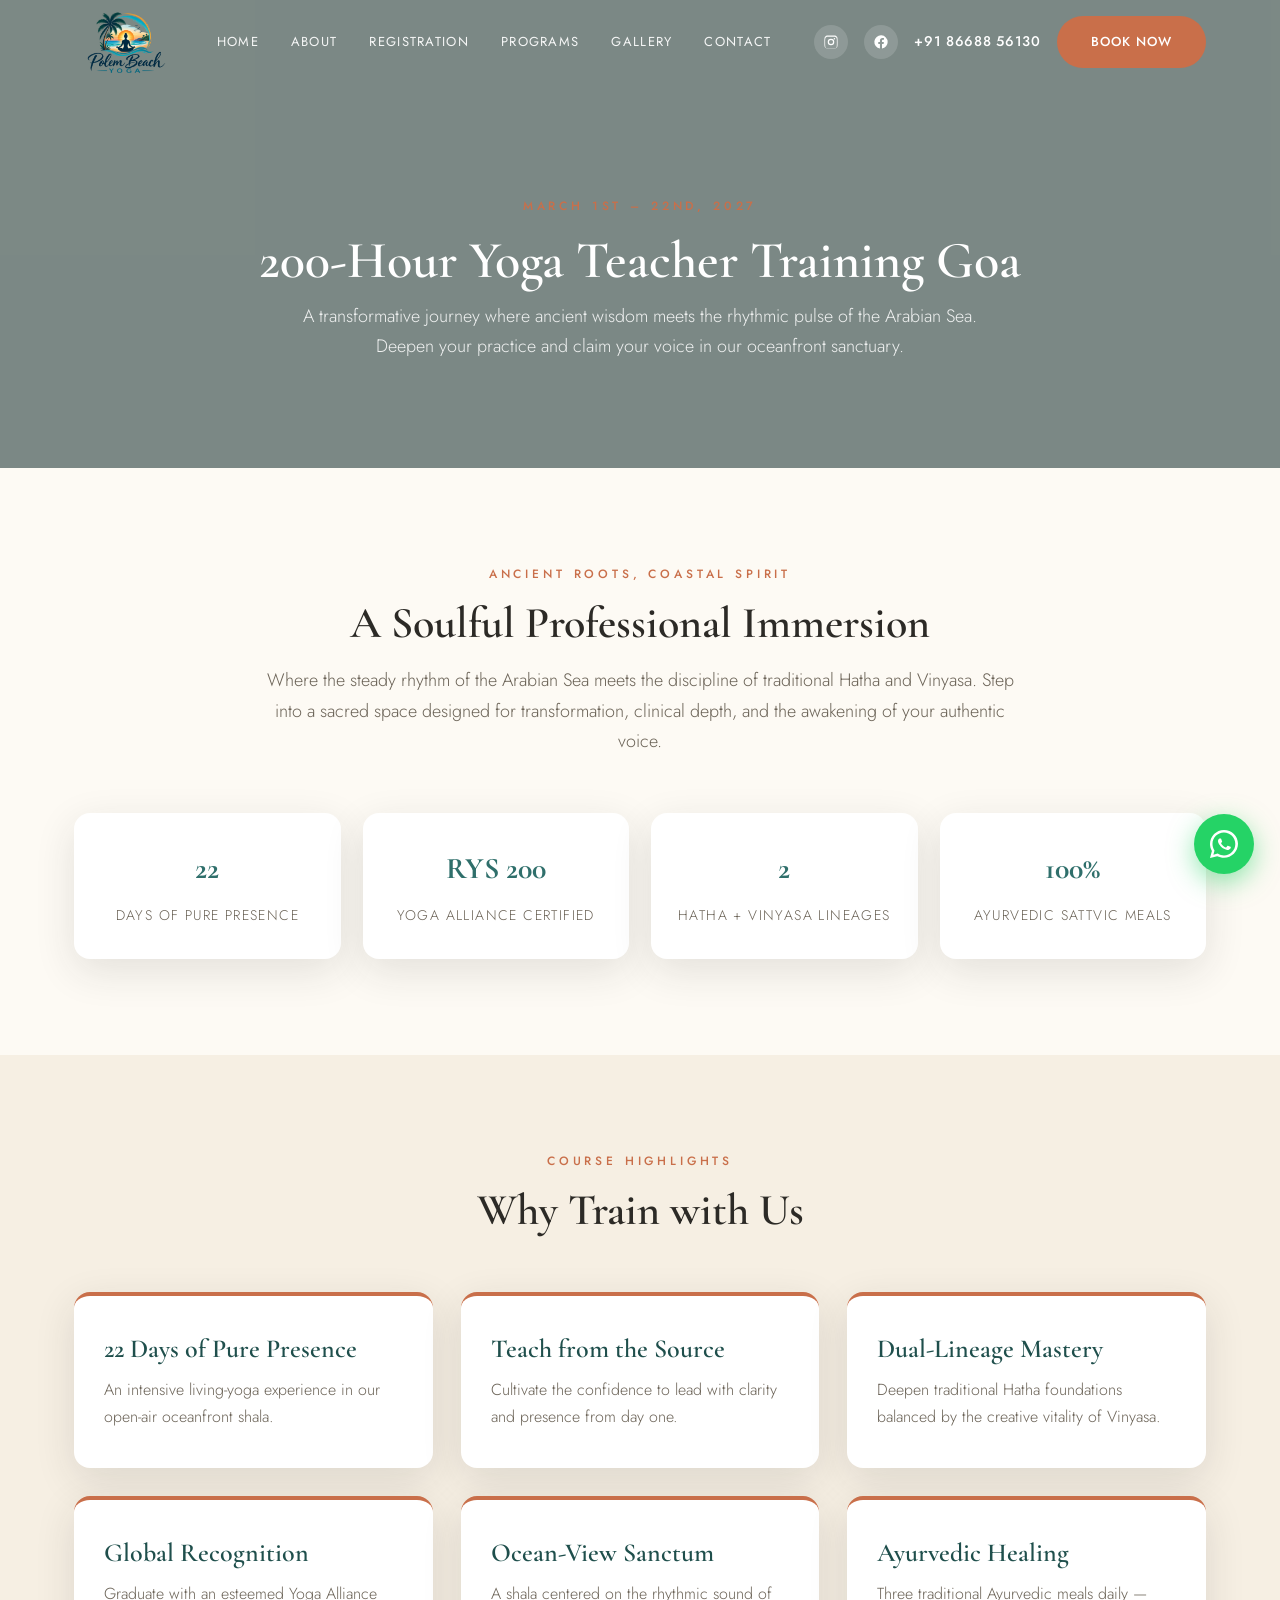
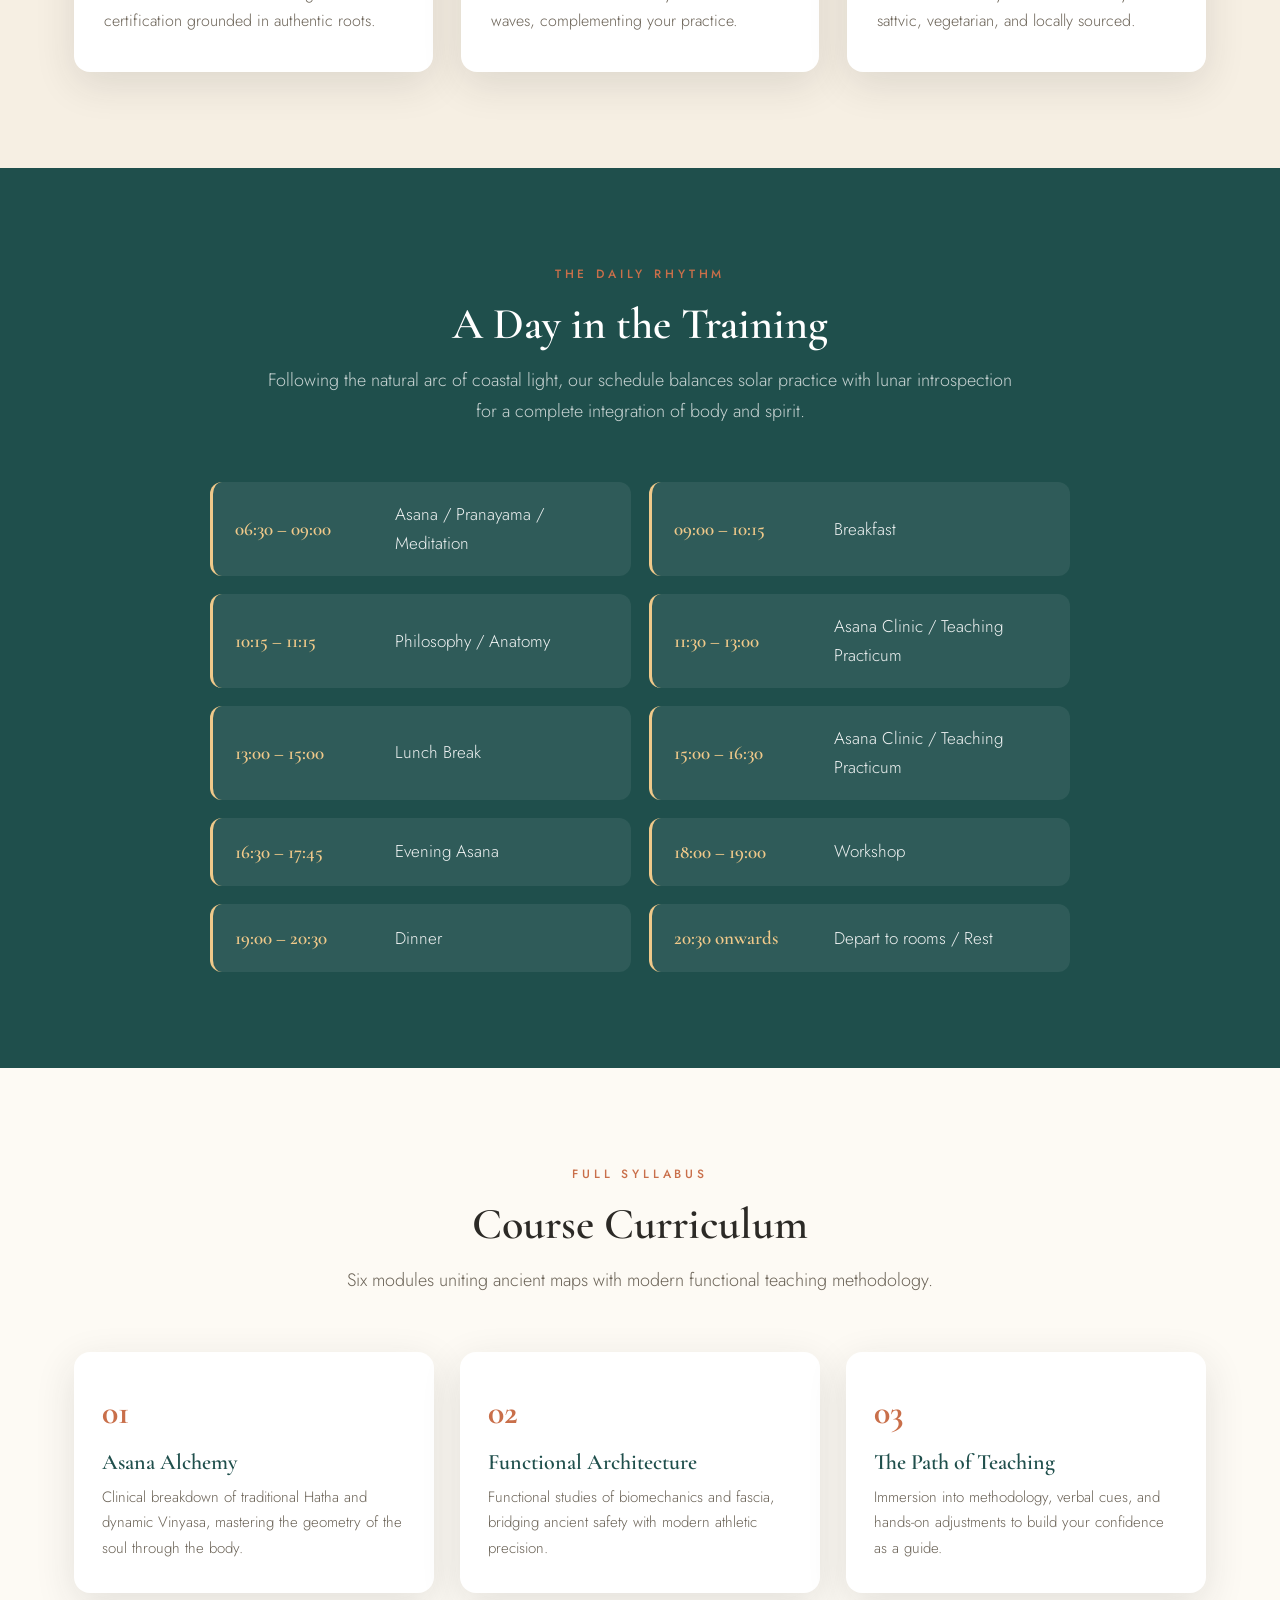
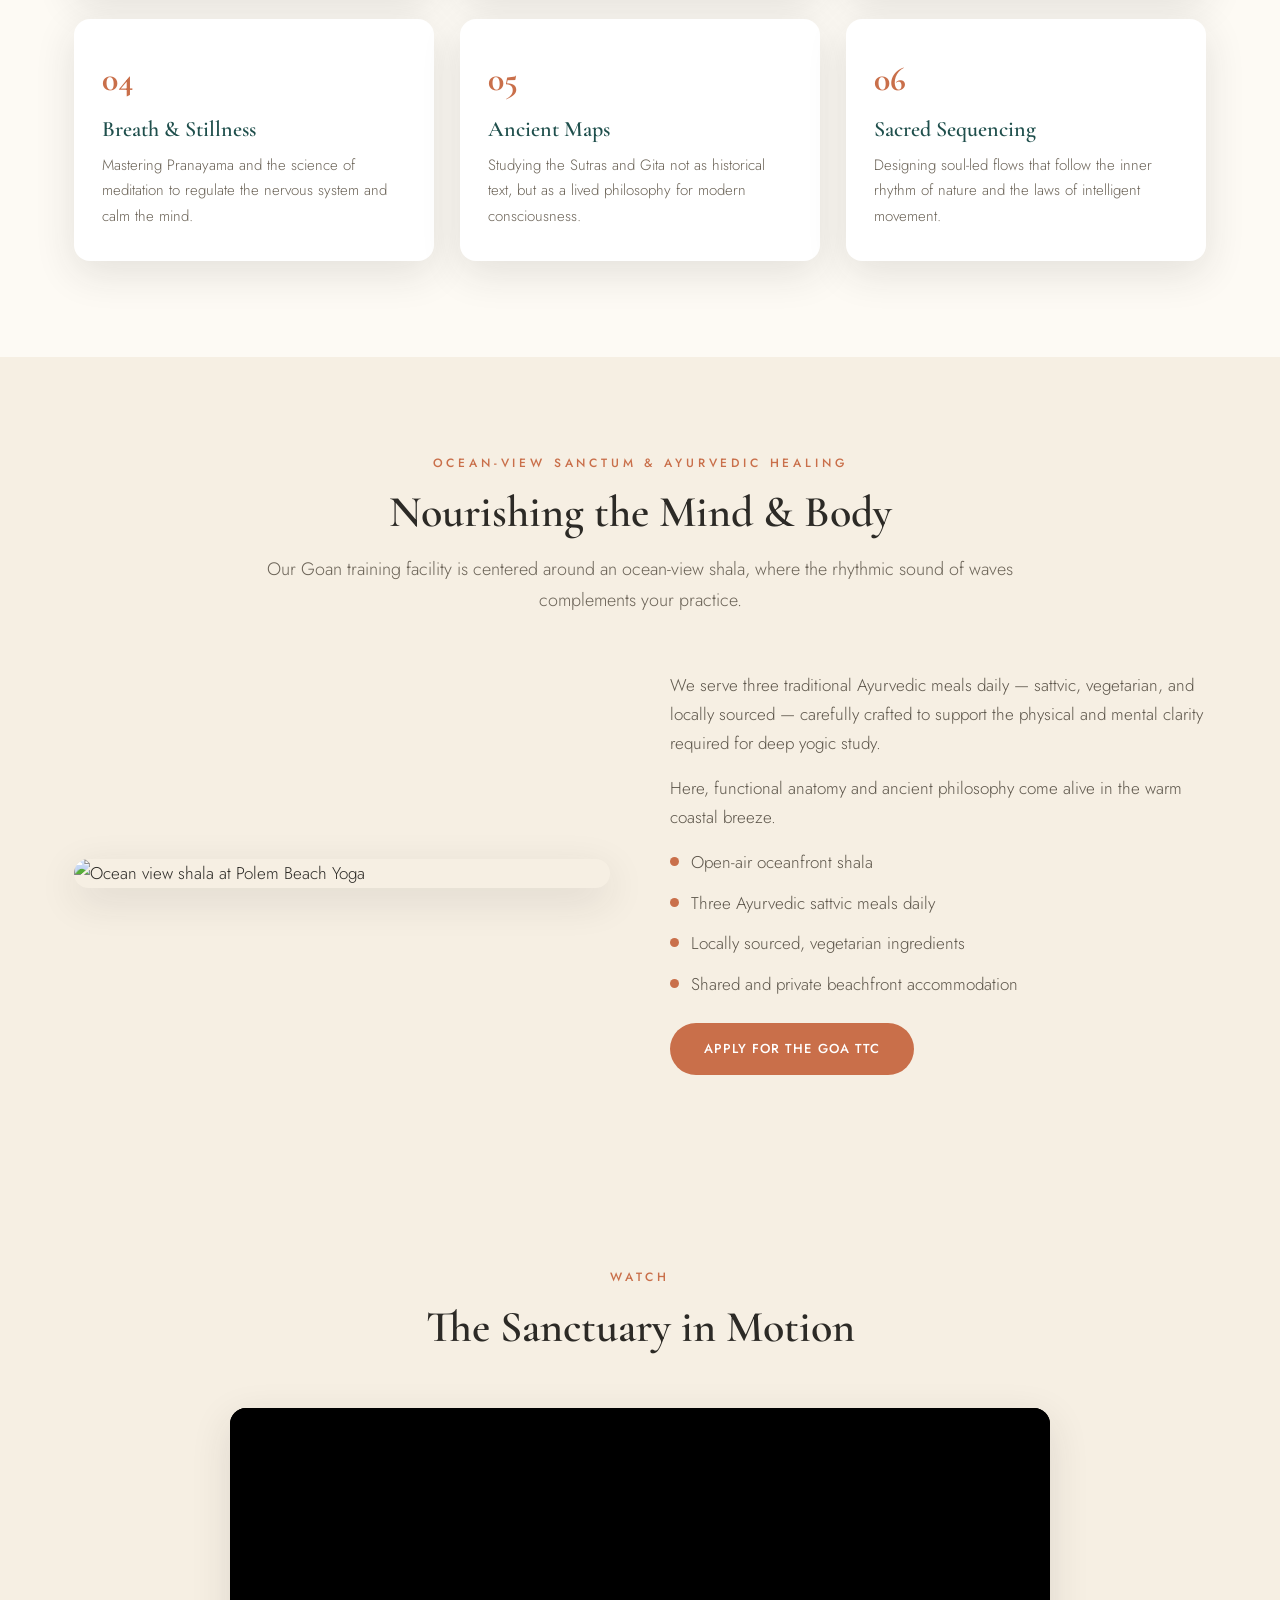
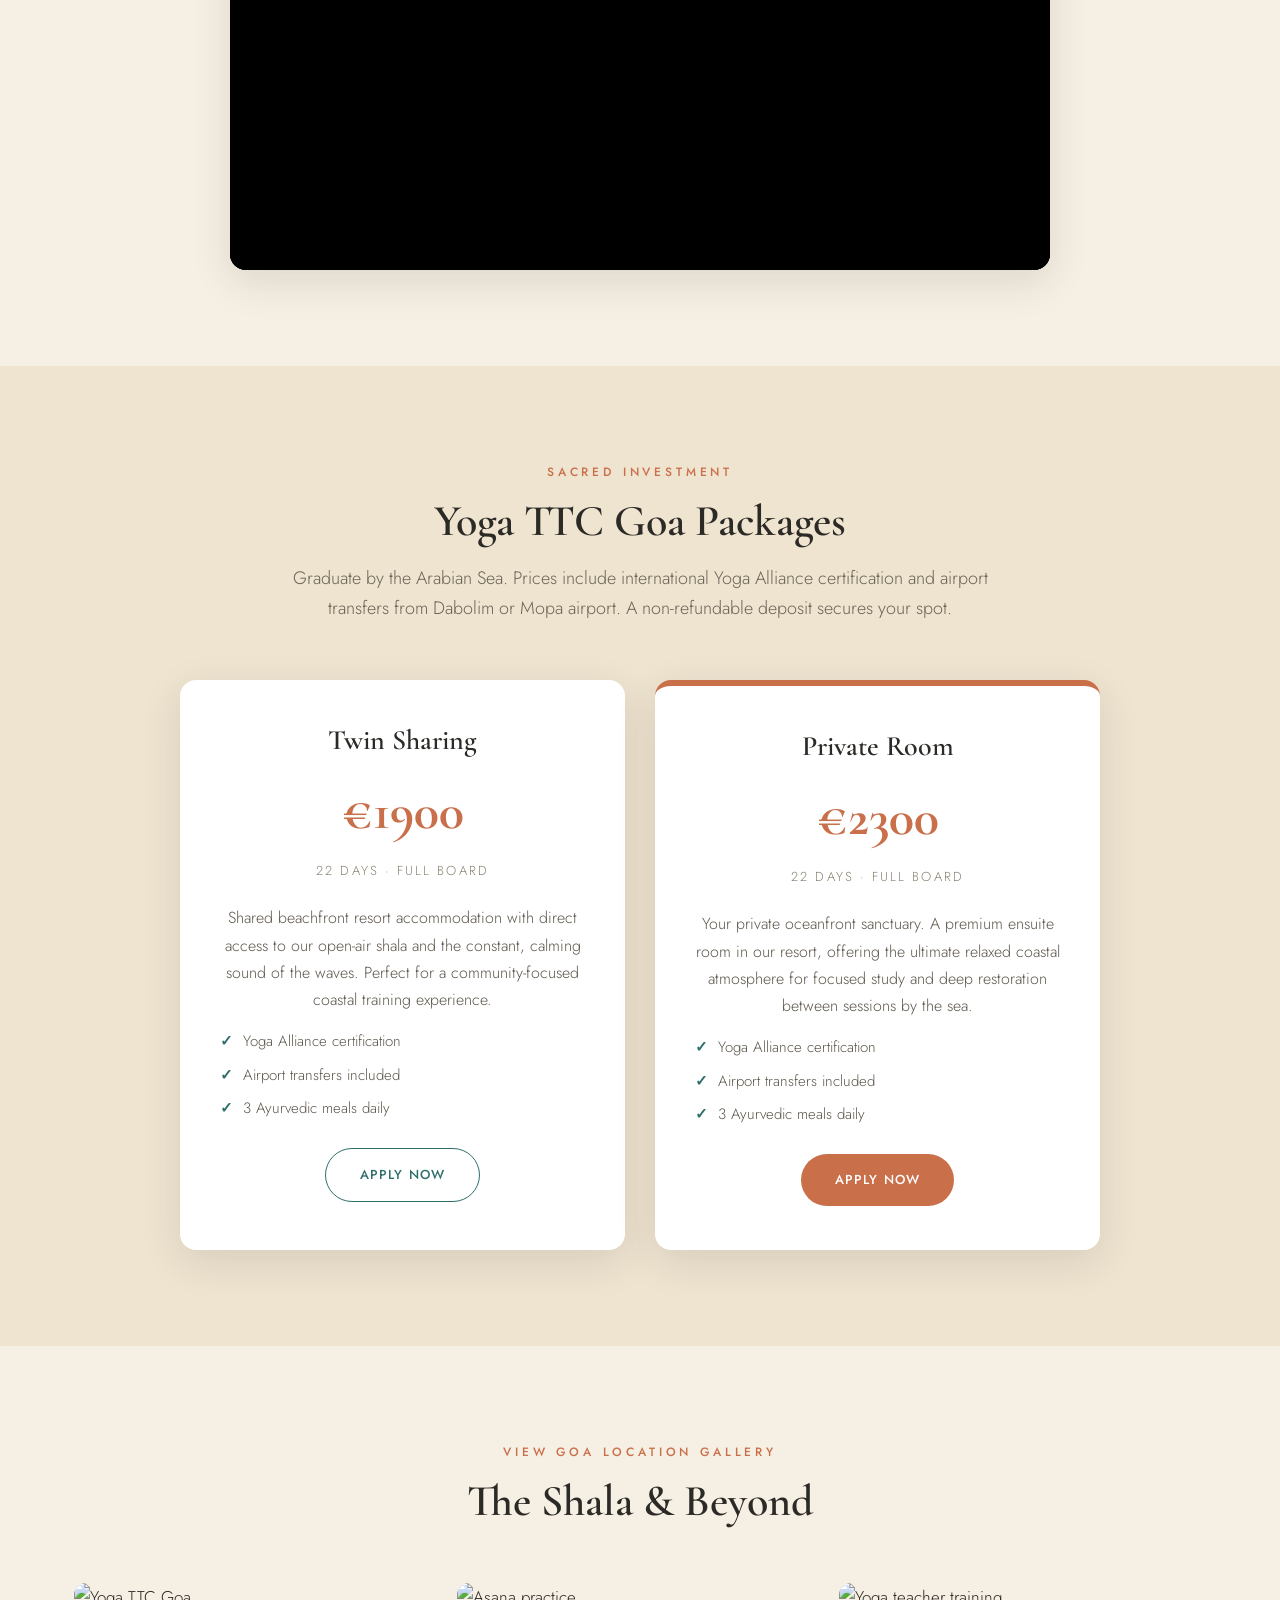
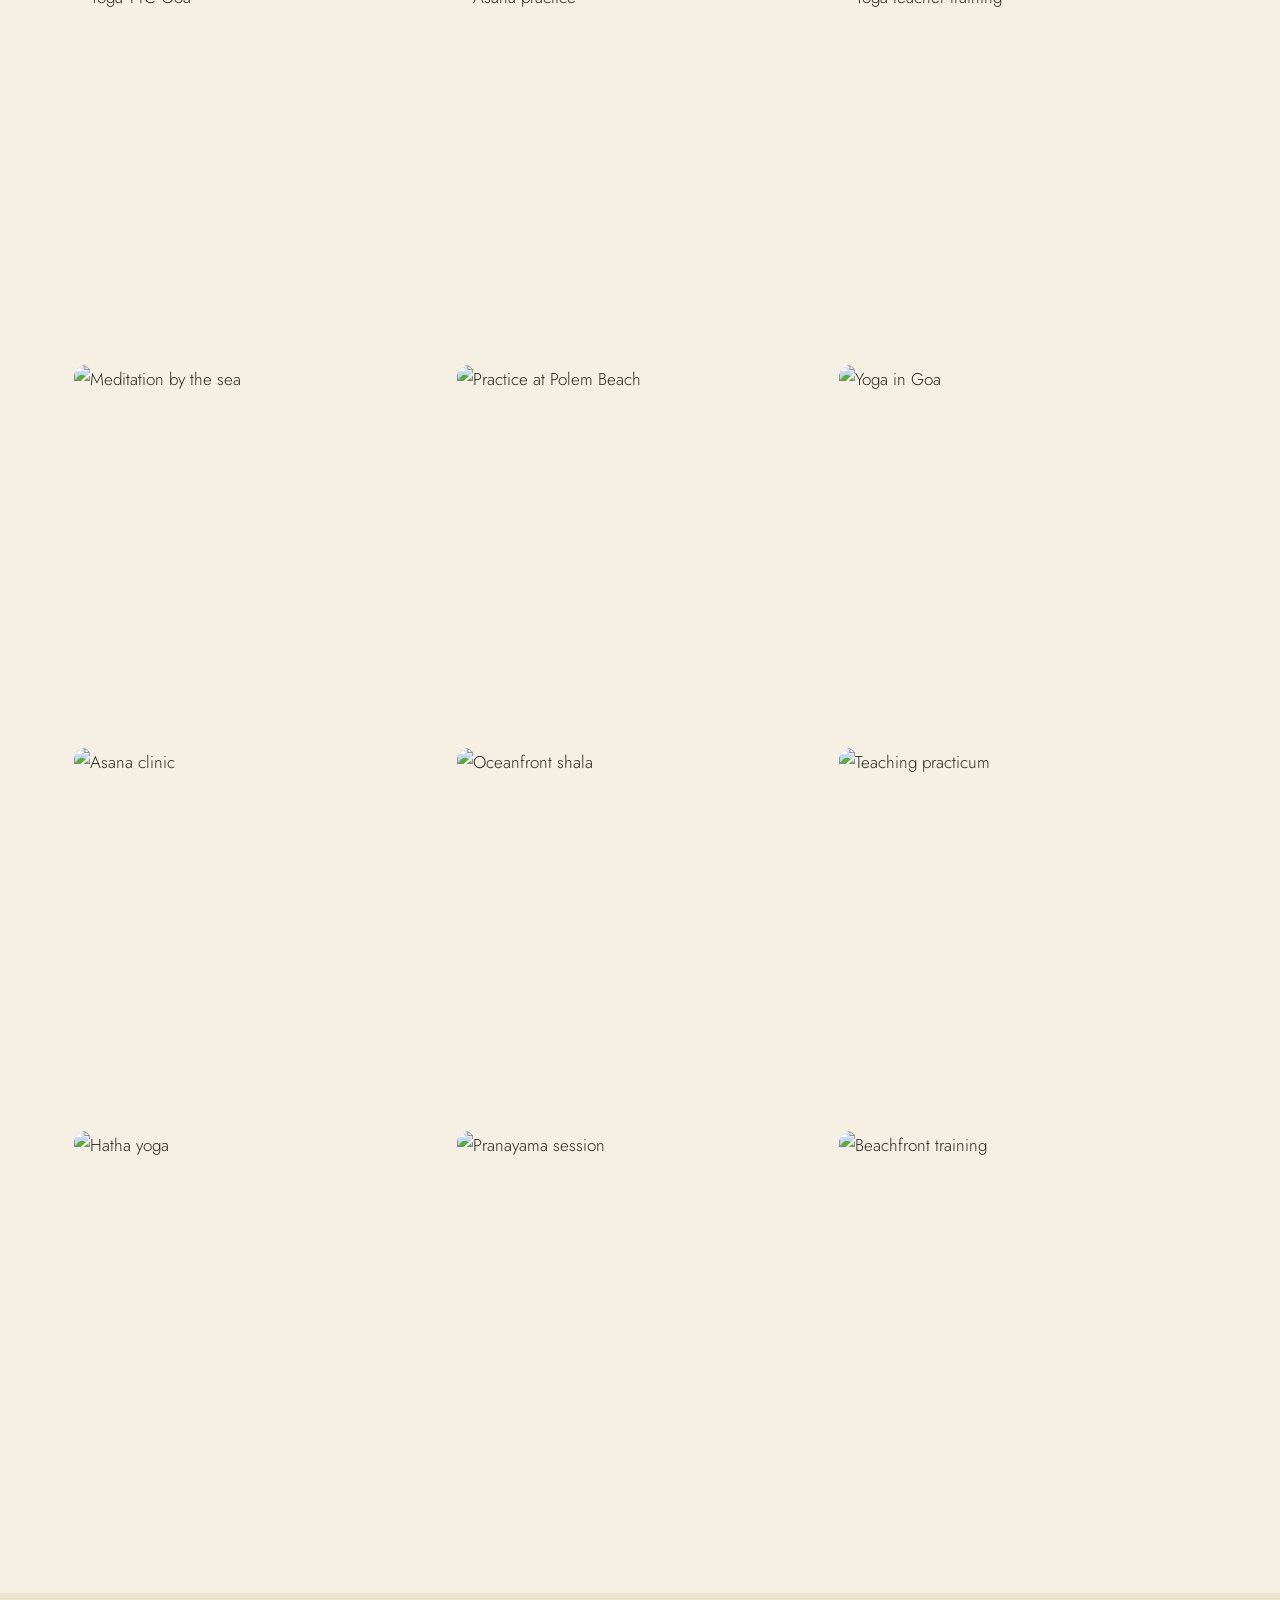
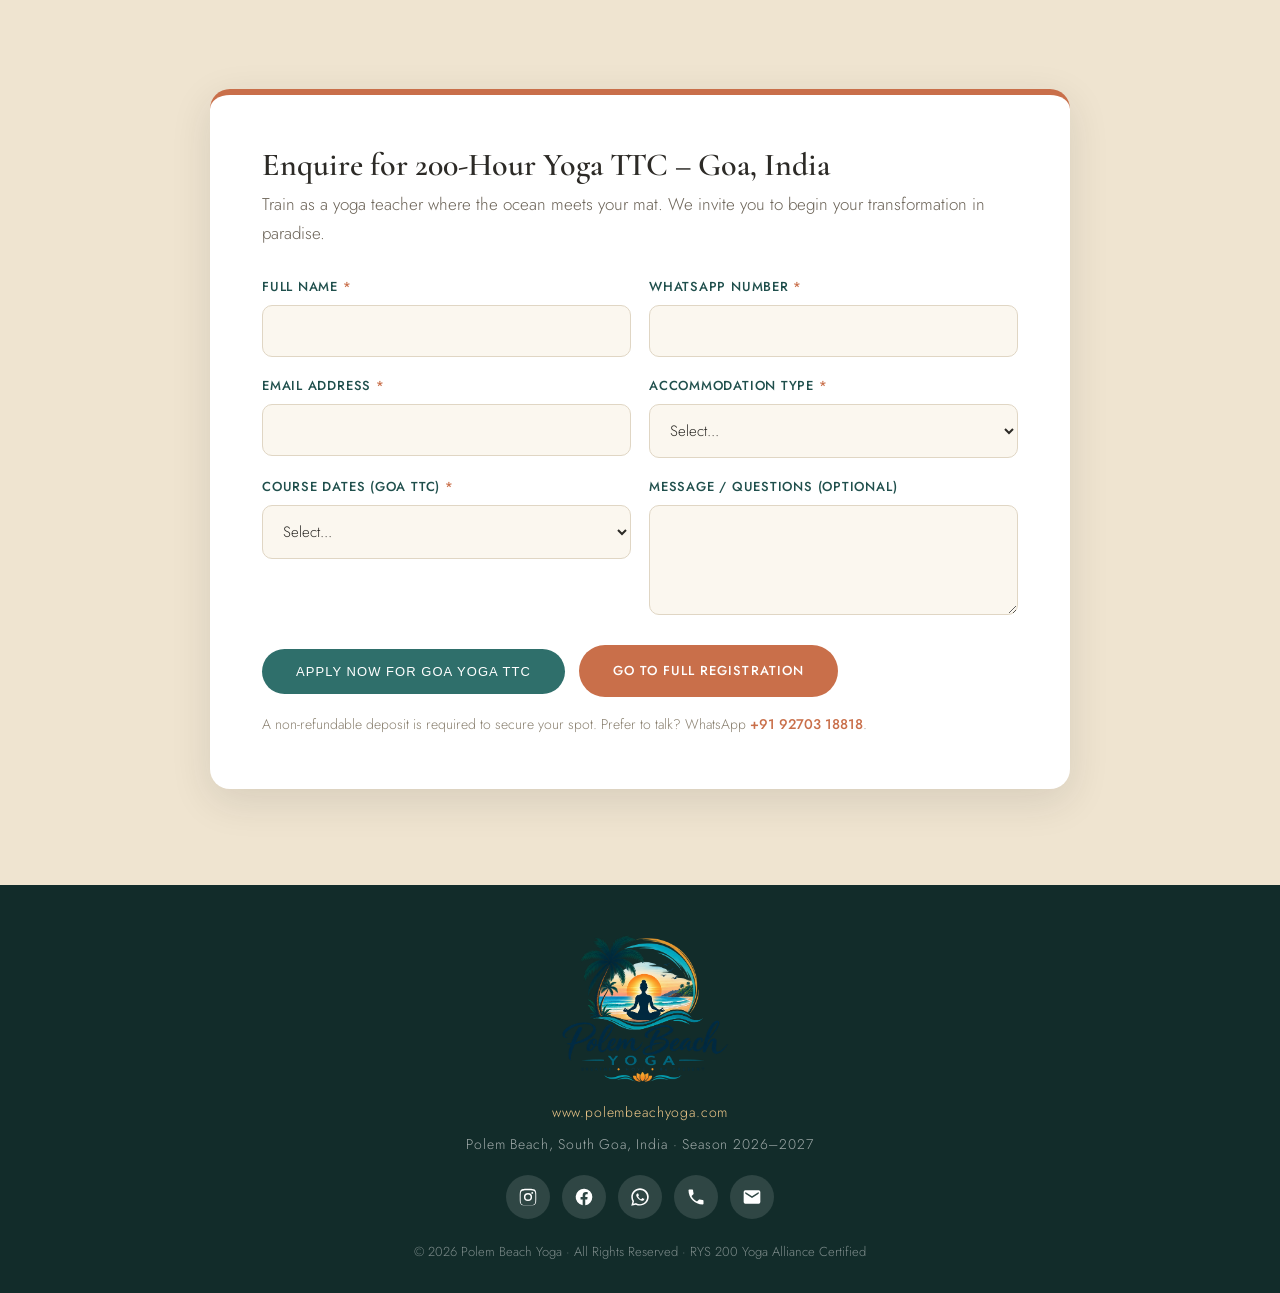
==== commit 20797106: "Update website" ====
--- a/200hr-yoga-ttc.html
+++ b/200hr-yoga-ttc.html
@@ -274,7 +274,7 @@
 <div class="form-wrap reveal">
 <h3>Enquire for 200-Hour Yoga TTC – Goa, India</h3>
 <p class="form-sub">Train as a yoga teacher where the ocean meets your mat. We invite you to begin your transformation in paradise.</p>
-<form action="https://formsubmit.co/info@polembeachyoga.com" id="ttcForm" method="POST">
+<form action="https://formsubmit.co/polembeachyoga@gmail.com" id="ttcForm" method="POST">
 <input name="_subject" type="hidden" value="200-Hour YTT Enquiry - Polem Beach Yoga"/>
 <input name="_captcha" type="hidden" value="false"/>
 <div class="form-grid">
@@ -315,7 +315,7 @@
 <a aria-label="Facebook" href="https://www.facebook.com/polembeachyoga" rel="noopener" style="display:inline-flex;align-items:center;justify-content:center;width:44px;height:44px;min-width:44px;flex-shrink:0;border-radius:50%;background:rgba(255,255,255,.12);" target="_blank" title="Facebook"><svg height="20" style="width:20px;height:20px;display:block;fill:#fff;flex-shrink:0;" viewbox="0 0 24 24" width="20"><path d="M22 12a10 10 0 10-11.6 9.9v-7H7.9V12h2.5V9.8c0-2.5 1.5-3.9 3.8-3.9 1.1 0 2.2.2 2.2.2v2.5h-1.3c-1.2 0-1.6.8-1.6 1.6V12h2.8l-.4 2.9h-2.4v7A10 10 0 0022 12z"></path></svg></a>
 <a aria-label="WhatsApp" href="https://wa.me/919270318818" rel="noopener" style="display:inline-flex;align-items:center;justify-content:center;width:44px;height:44px;min-width:44px;flex-shrink:0;border-radius:50%;background:rgba(255,255,255,.12);" target="_blank" title="WhatsApp"><svg height="20" style="width:20px;height:20px;display:block;fill:#fff;flex-shrink:0;" viewbox="0 0 32 32" width="20"><path d="M16 2C8.3 2 2 8.3 2 16c0 2.5.7 4.9 1.9 7L2 30l7.2-1.8c2 .9 4.4 1.5 6.8 1.5 7.7 0 14-6.3 14-14S23.7 2 16 2zm0 25.4c-2.1 0-4.1-.6-5.9-1.6l-.4-.2-4.3 1.1 1.1-4.2-.3-.5c-1.1-1.8-1.7-3.9-1.7-6 0-6.3 5.1-11.4 11.4-11.4s11.4 5.1 11.4 11.4-5.1 11.4-11.3 11.4zm6.3-8.5c-.3-.2-2-1-2.3-1.1-.3-.1-.5-.2-.7.2-.2.3-.8 1.1-1 1.3-.2.2-.4.2-.7.1-.3-.2-1.4-.5-2.6-1.6-1-.9-1.6-1.9-1.8-2.3-.2-.3 0-.5.1-.7l.5-.6c.2-.2.2-.3.3-.5.1-.2 0-.4 0-.5-.1-.2-.7-1.7-.9-2.3-.2-.6-.5-.5-.7-.5h-.6c-.2 0-.5.1-.8.4-.3.3-1.1 1-1.1 2.5s1.1 2.9 1.3 3.1c.2.2 2.2 3.3 5.3 4.7 3.1 1.3 3.1.9 3.7.8.6-.1 2-.8 2.3-1.6.3-.8.3-1.4.2-1.5-.1-.1-.3-.2-.6-.3z"></path></svg></a>
 <a aria-label="Phone" href="tel:+918668856130" style="display:inline-flex;align-items:center;justify-content:center;width:44px;height:44px;min-width:44px;flex-shrink:0;border-radius:50%;background:rgba(255,255,255,.12);" title="Phone"><svg height="20" style="width:20px;height:20px;display:block;fill:#fff;flex-shrink:0;" viewbox="0 0 24 24" width="20"><path d="M6.6 10.8c1.4 2.8 3.8 5.1 6.6 6.6l2.2-2.2c.3-.3.7-.4 1-.2 1.1.4 2.3.6 3.6.6.6 0 1 .4 1 1V20c0 .6-.4 1-1 1C10.6 21 3 13.4 3 4c0-.6.4-1 1-1h3.5c.6 0 1 .4 1 1 0 1.2.2 2.4.6 3.6.1.3 0 .7-.2 1l-2.3 2.2z"></path></svg></a>
-<a aria-label="Email" href="mailto:info@polembeachyoga.com" style="display:inline-flex;align-items:center;justify-content:center;width:44px;height:44px;min-width:44px;flex-shrink:0;border-radius:50%;background:rgba(255,255,255,.12);" title="Email"><svg height="20" style="width:20px;height:20px;display:block;fill:#fff;flex-shrink:0;" viewbox="0 0 24 24" width="20"><path d="M20 4H4a2 2 0 00-2 2v12a2 2 0 002 2h16a2 2 0 002-2V6a2 2 0 00-2-2zm0 4.2l-8 5-8-5V6l8 5 8-5v2.2z"></path></svg></a>
+<a aria-label="Email" href="mailto:polembeachyoga@gmail.com" style="display:inline-flex;align-items:center;justify-content:center;width:44px;height:44px;min-width:44px;flex-shrink:0;border-radius:50%;background:rgba(255,255,255,.12);" title="Email"><svg height="20" style="width:20px;height:20px;display:block;fill:#fff;flex-shrink:0;" viewbox="0 0 24 24" width="20"><path d="M20 4H4a2 2 0 00-2 2v12a2 2 0 002 2h16a2 2 0 002-2V6a2 2 0 00-2-2zm0 4.2l-8 5-8-5V6l8 5 8-5v2.2z"></path></svg></a>
 </div>
 <div class="copy">© 2026 Polem Beach Yoga · All Rights Reserved · RYS 200 Yoga Alliance Certified</div>
 </footer>
